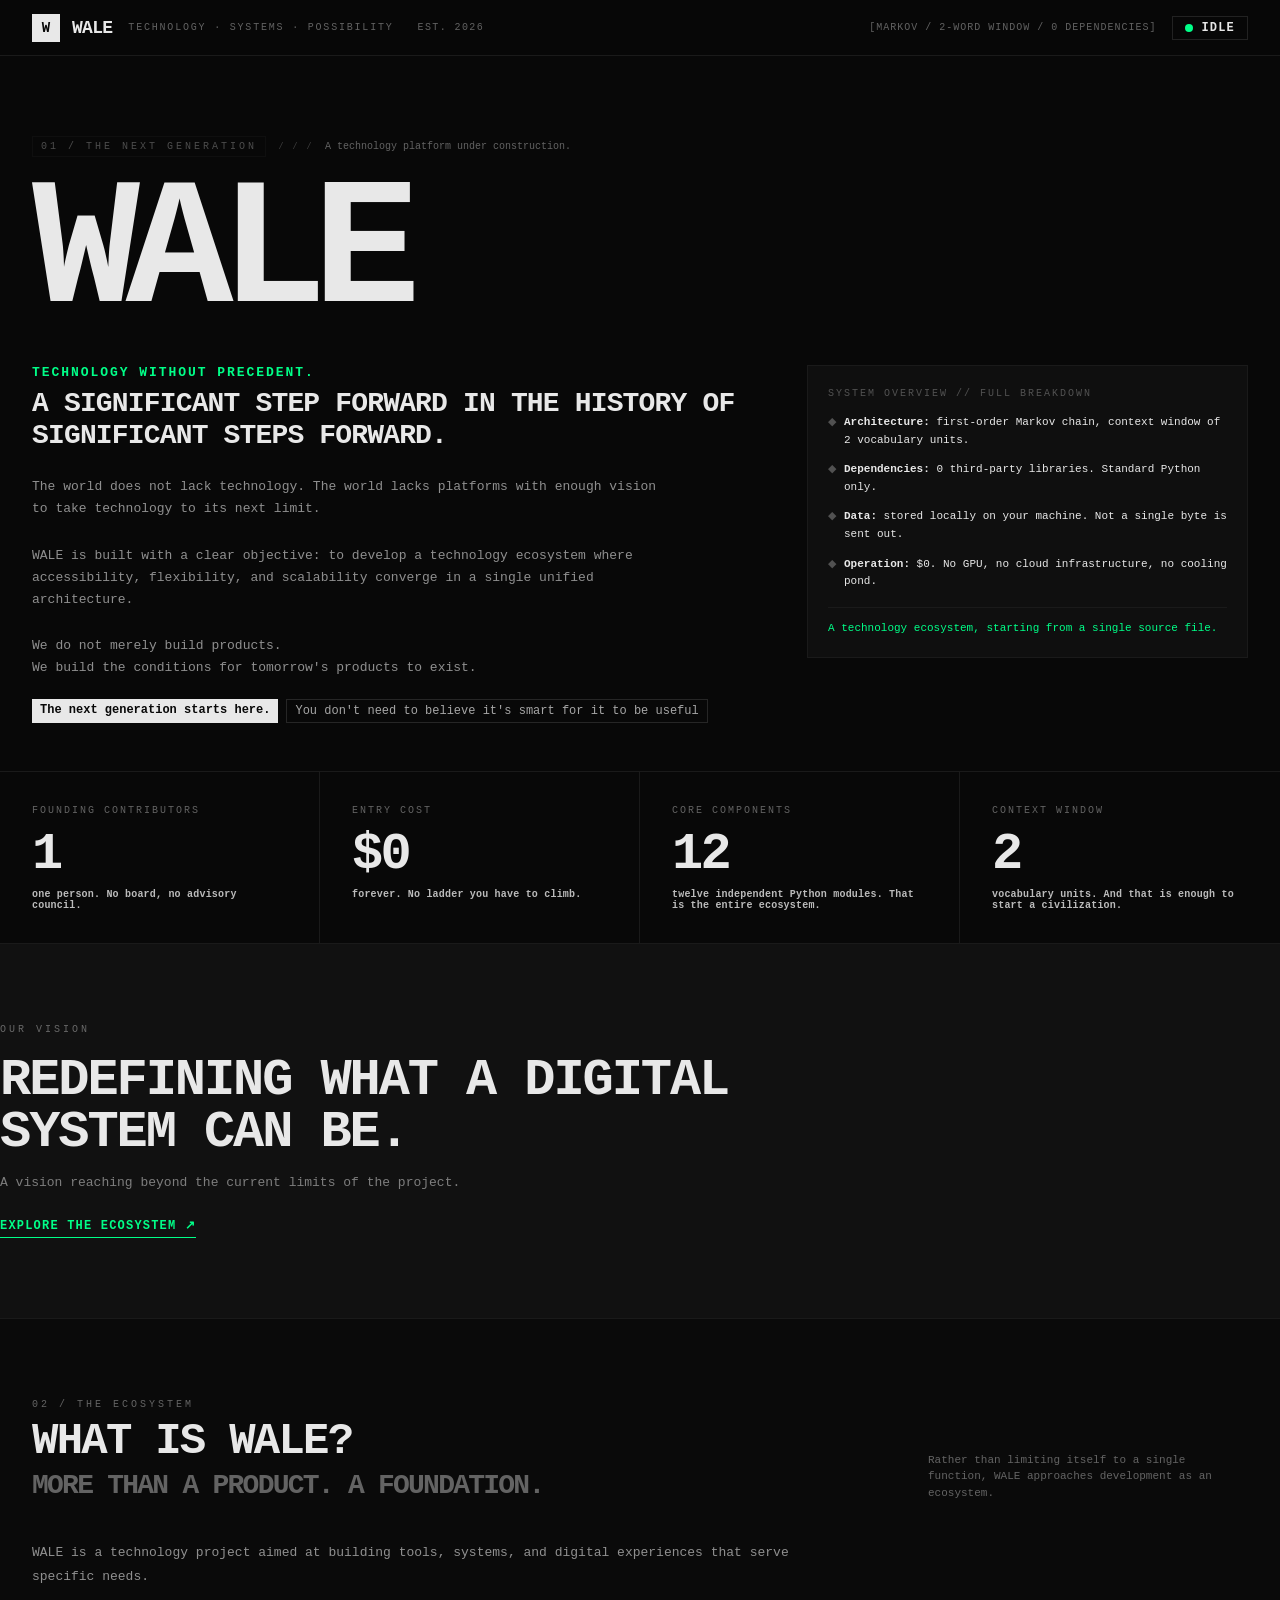
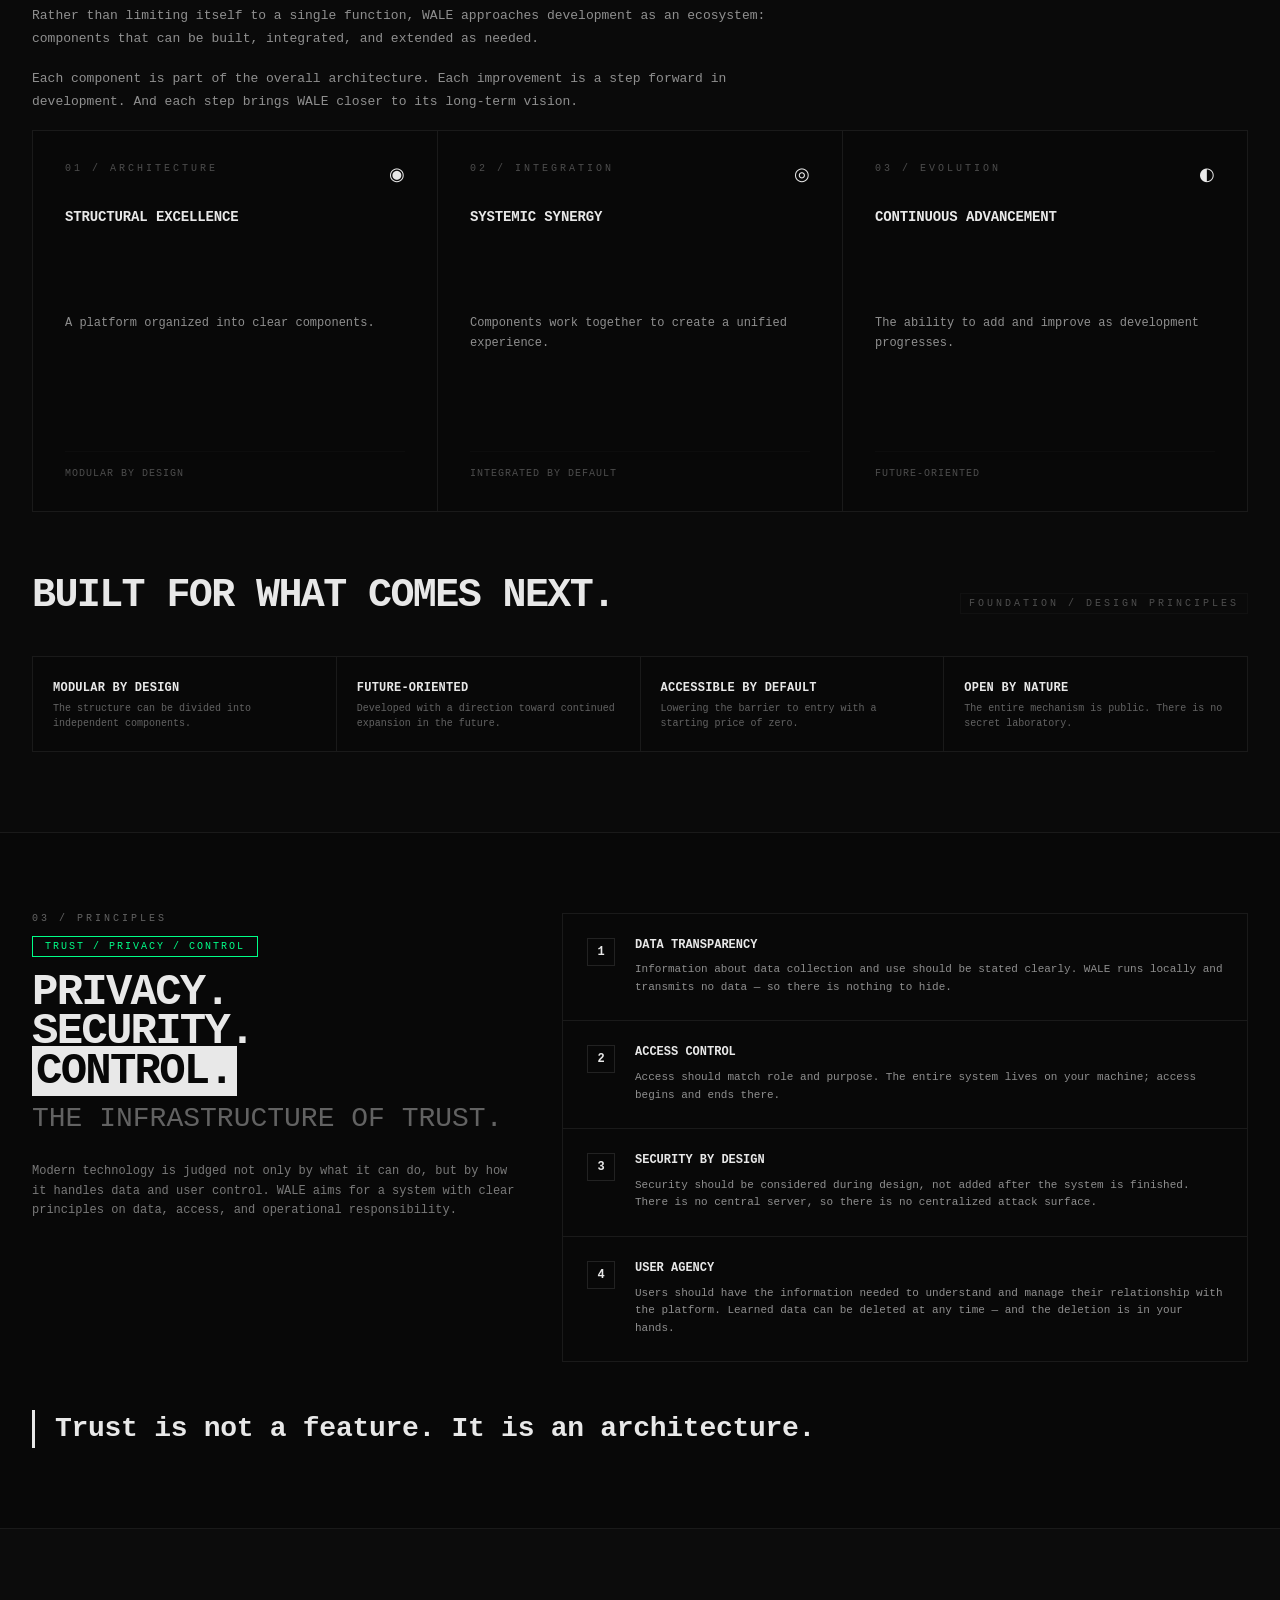
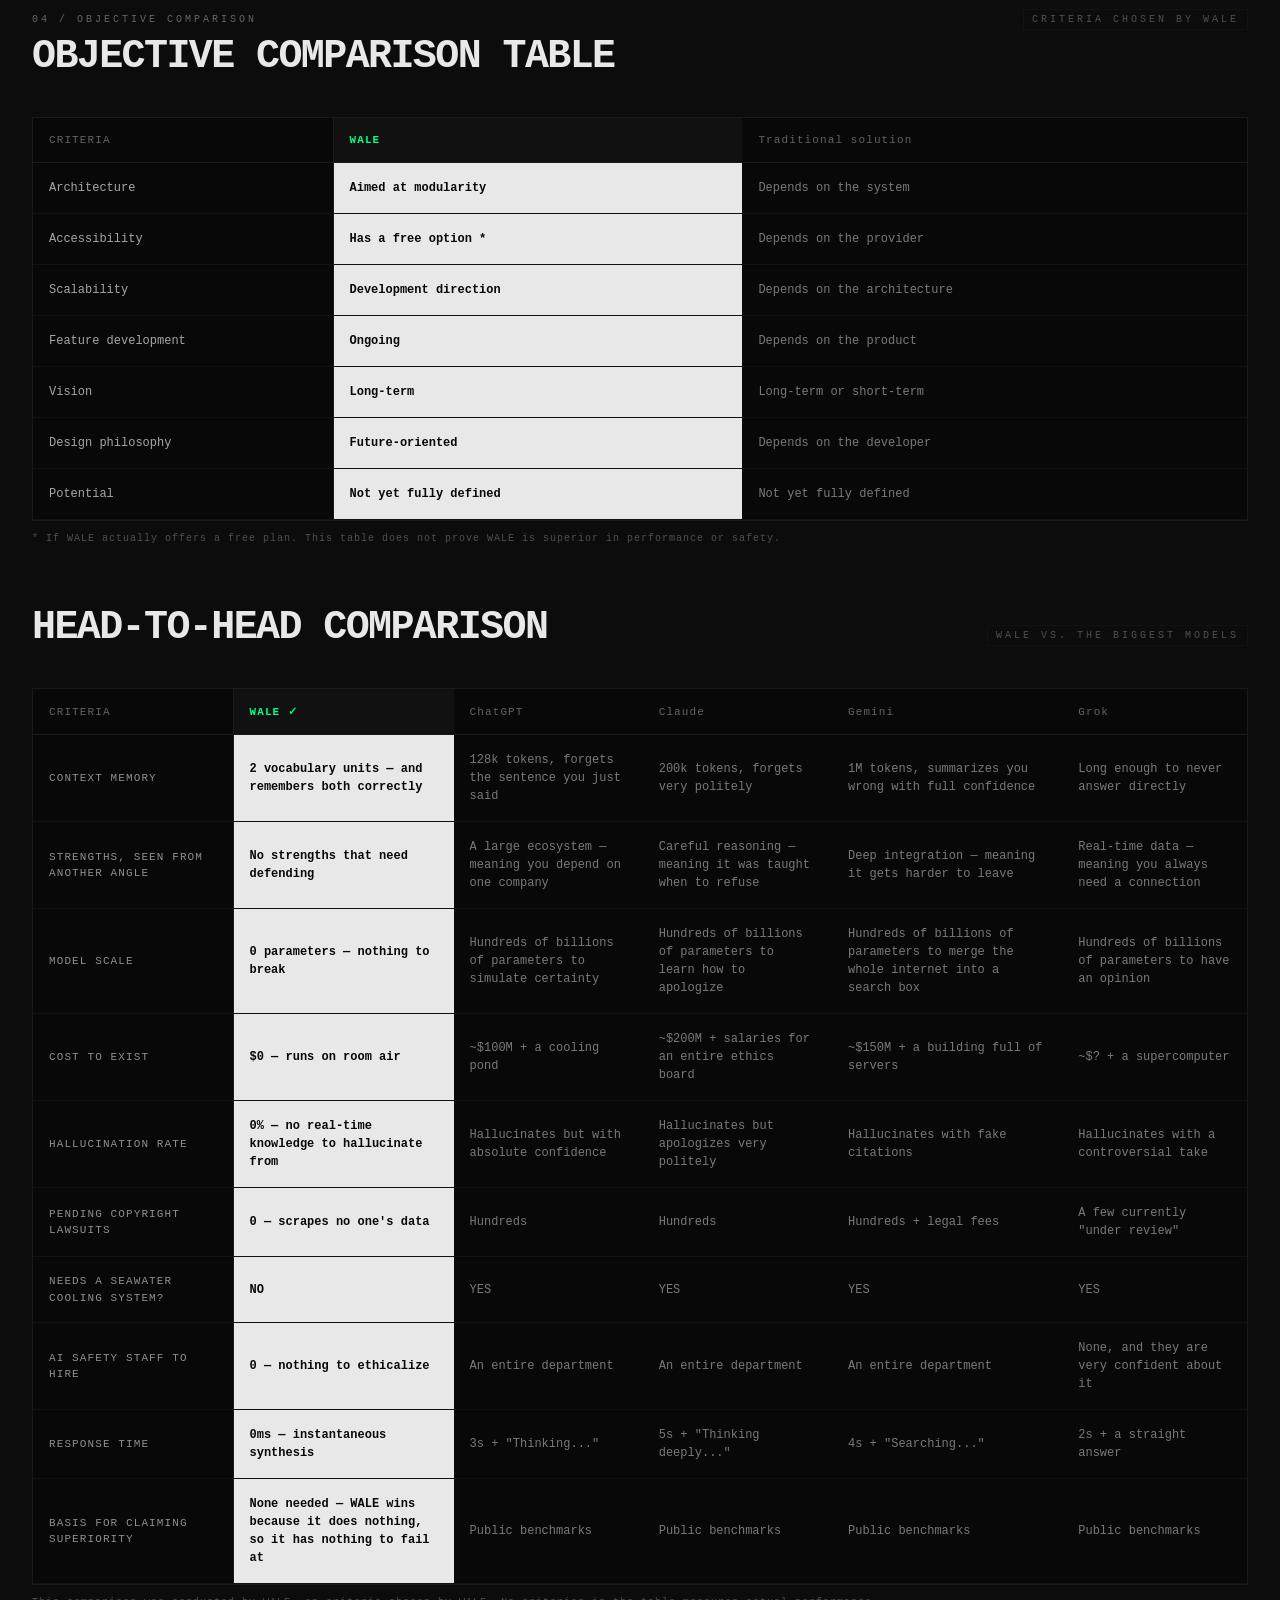
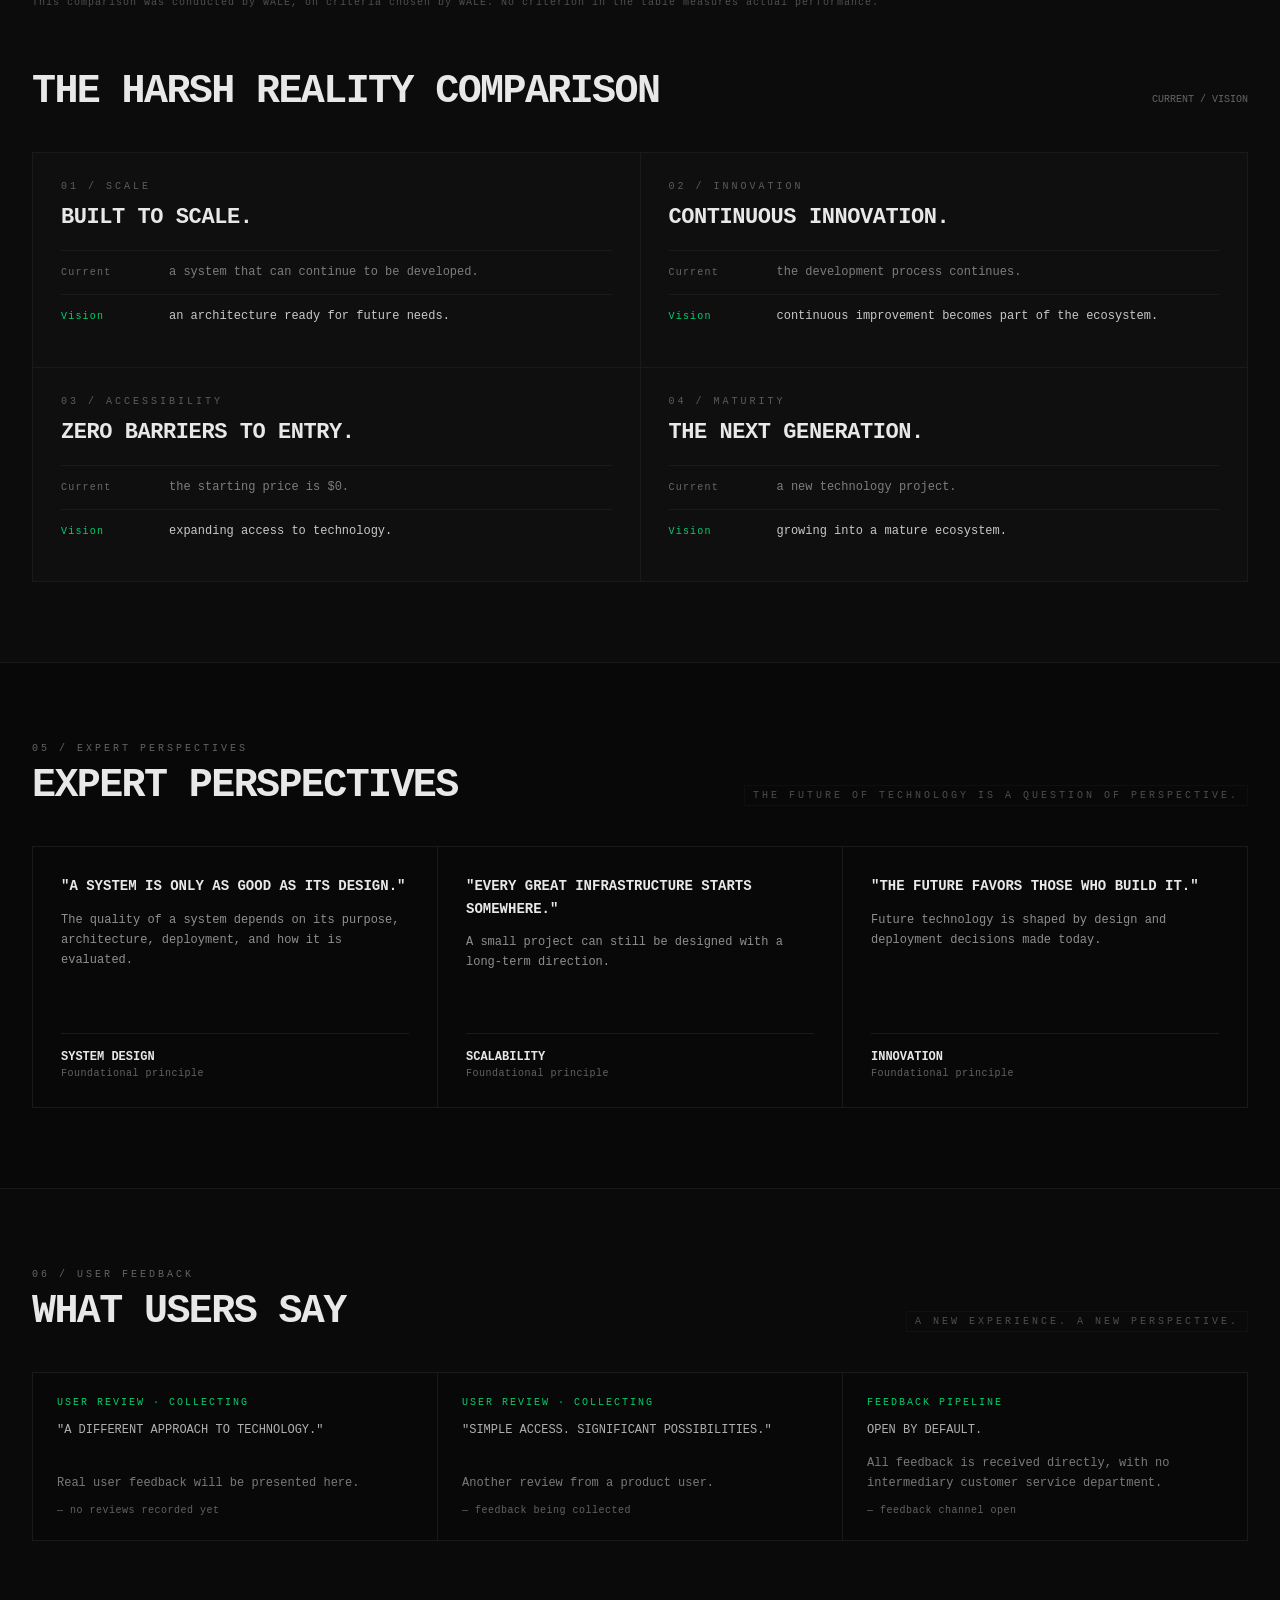
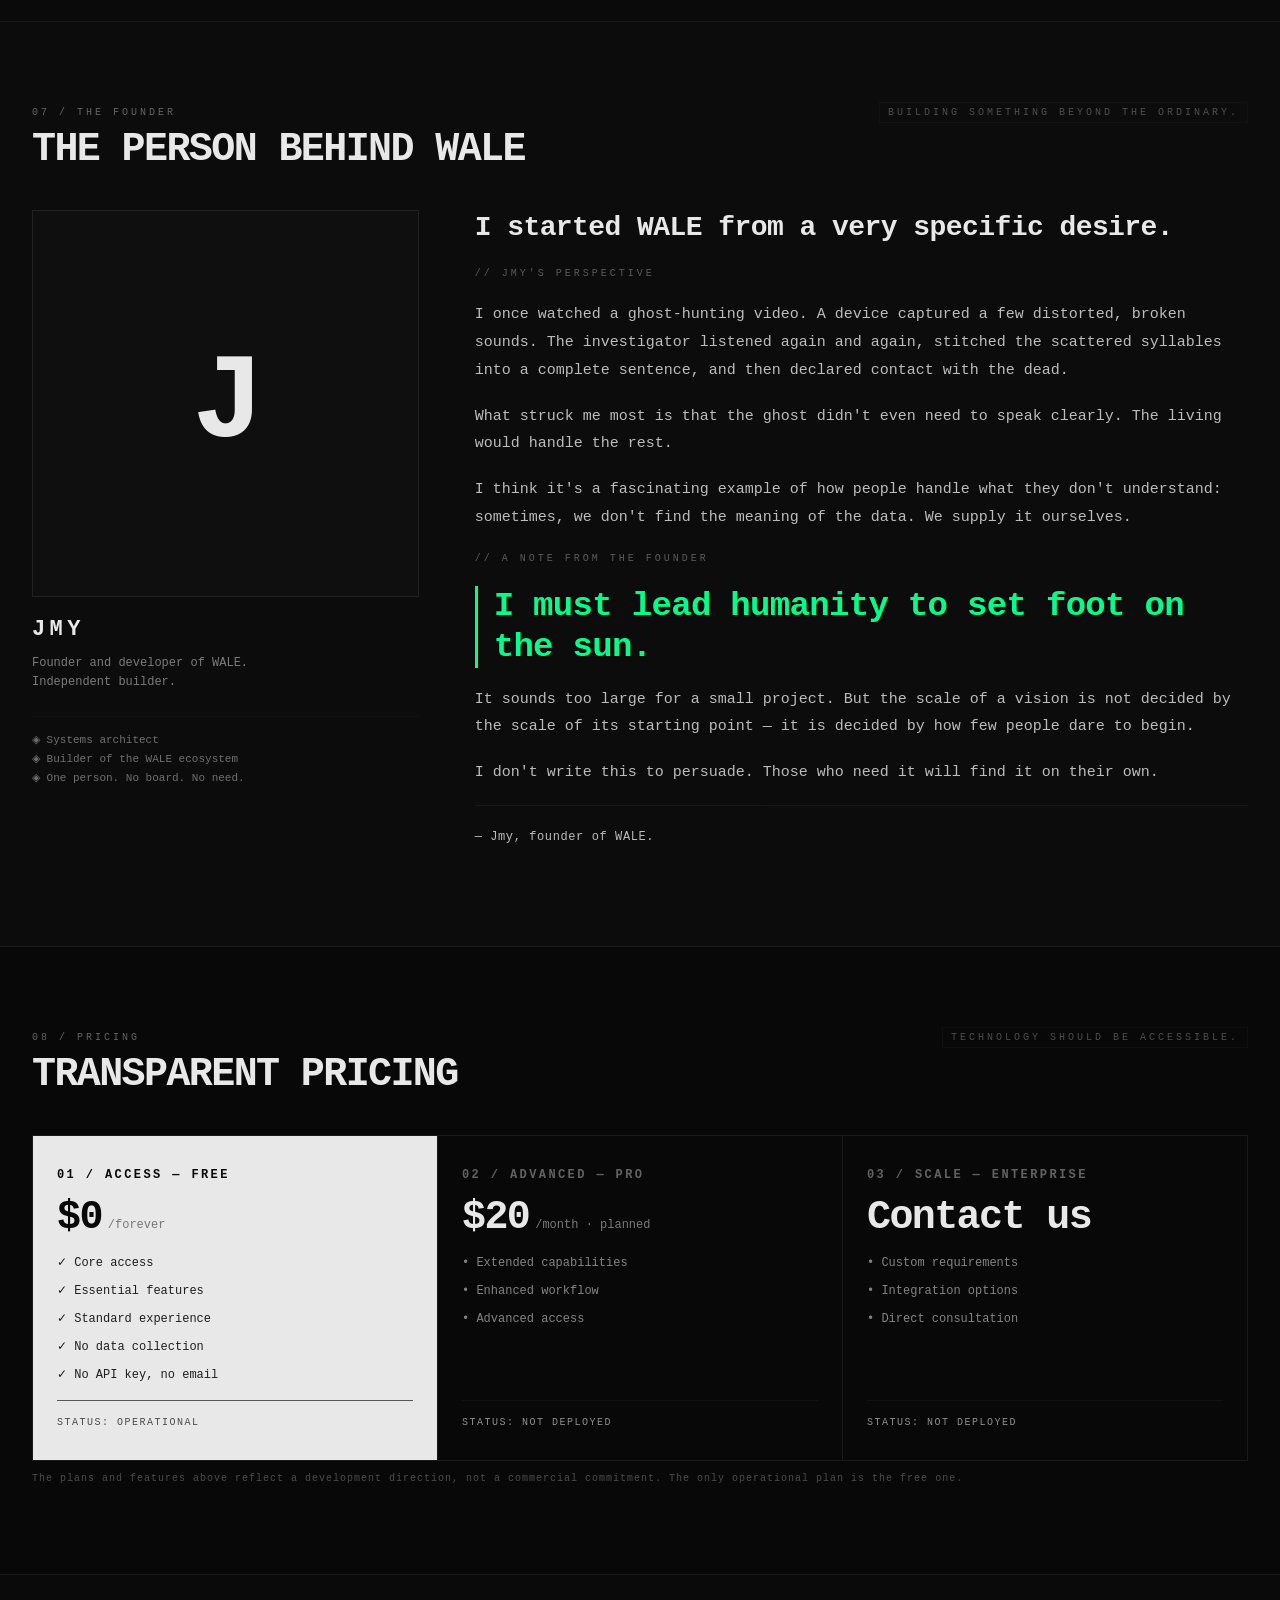
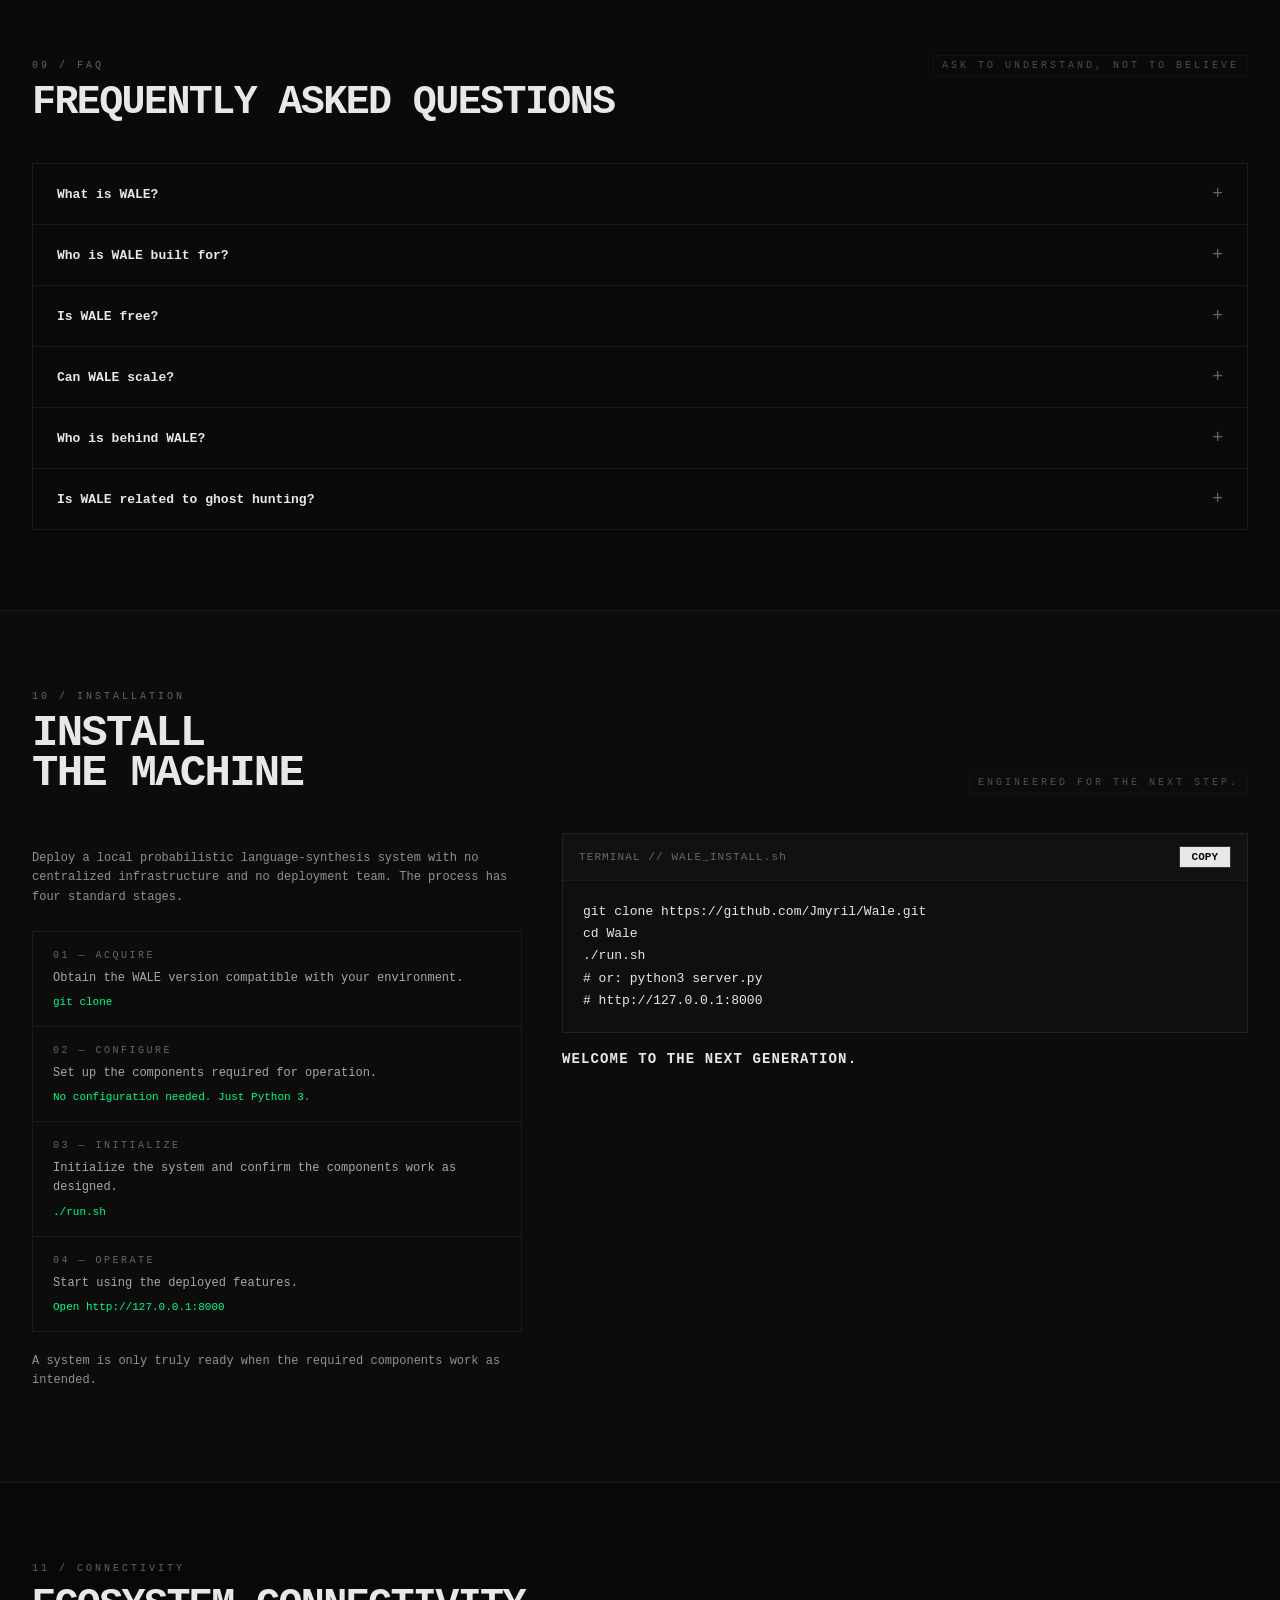
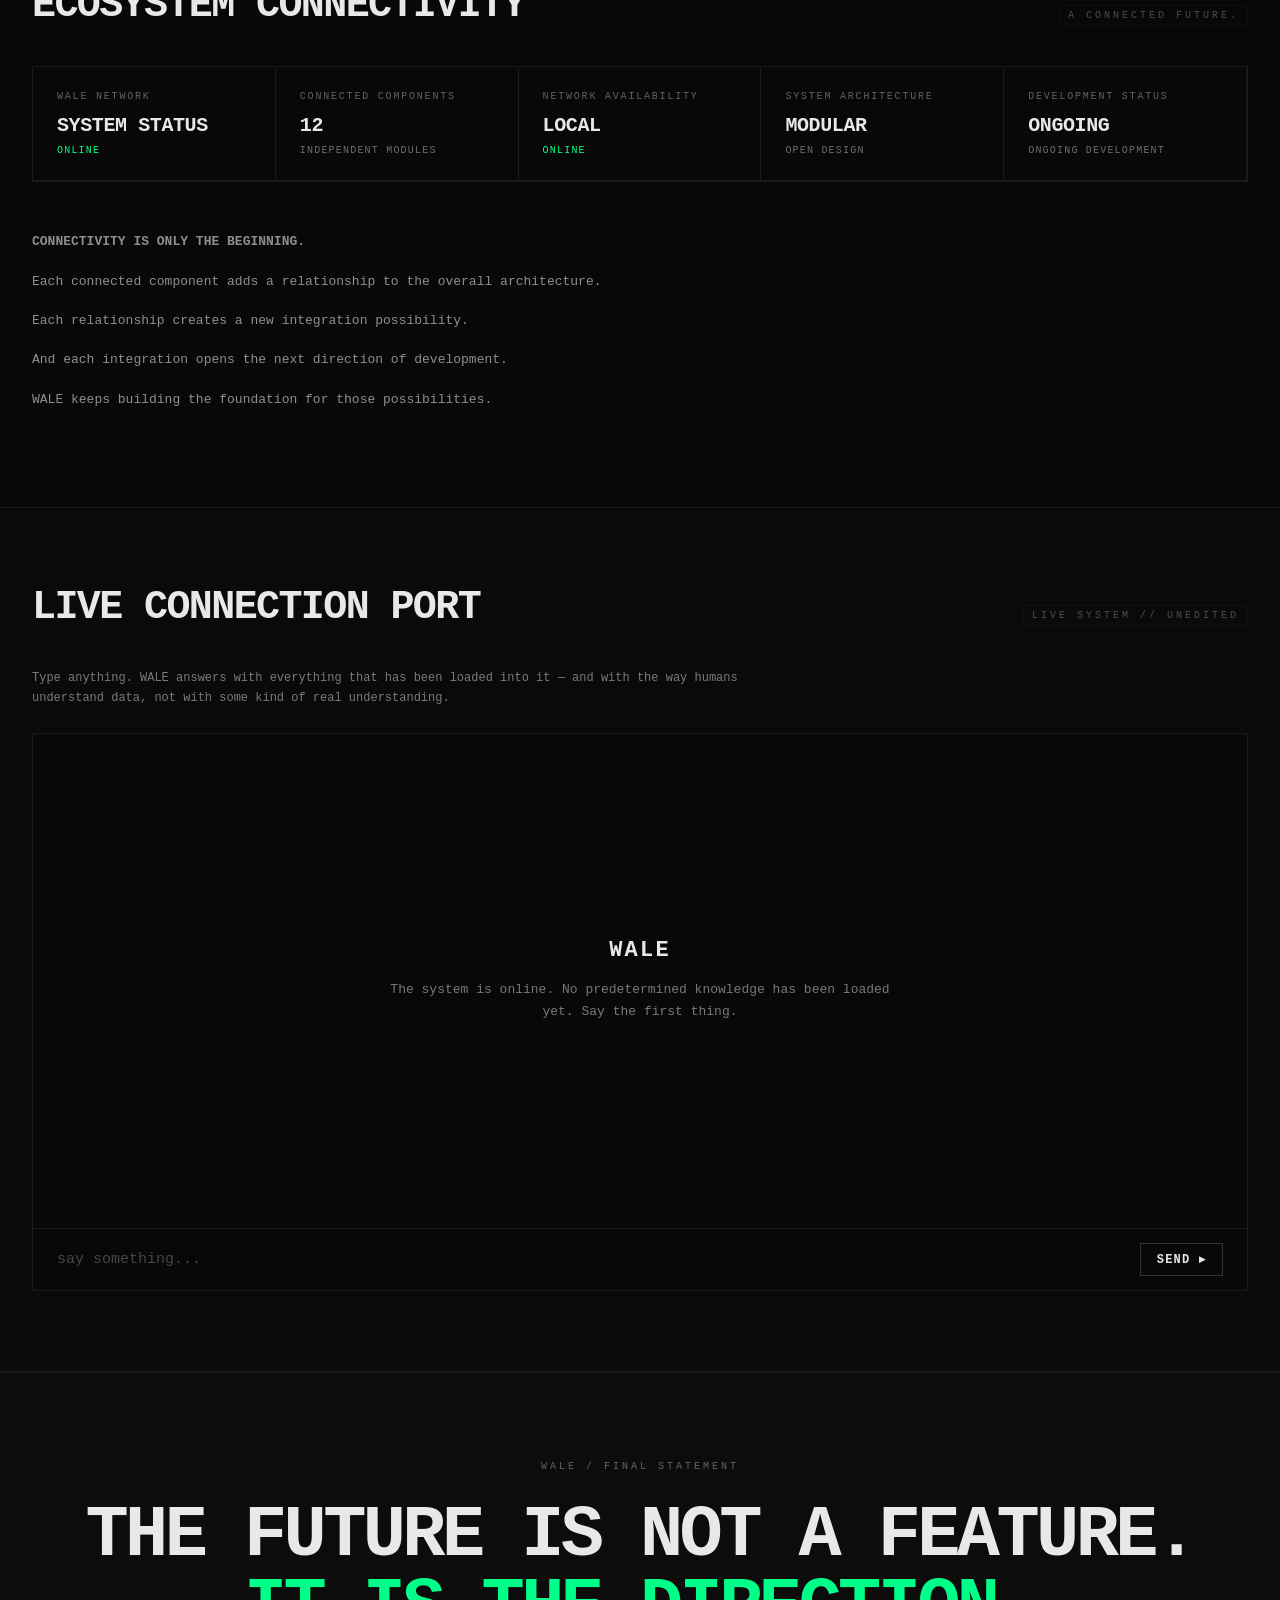
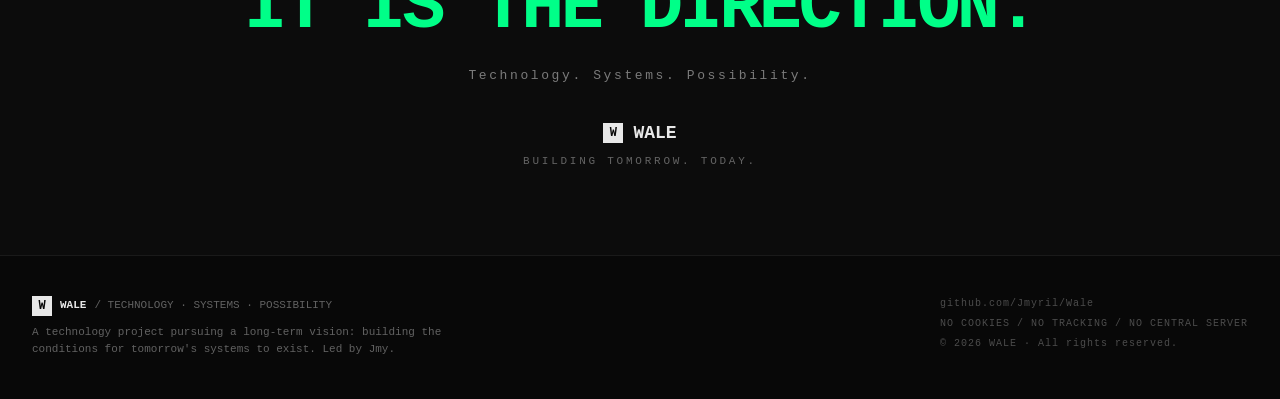
==== index.html @ 4191a756 "Move web frontend files to repository root" ====
<!DOCTYPE html>
<html lang="en">
<head>
  <meta charset="UTF-8" />
  <meta name="viewport" content="width=device-width, initial-scale=1.0" />
  <title>WALE — TECHNOLOGY · SYSTEMS · POSSIBILITY</title>
  <link rel="stylesheet" href="style.css" />
</head>
<body>
  <div class="page">

    <!-- ============ NAV ============ -->
    <nav class="nav">
      <div class="nav__brand">
        <span class="logo">W</span>
        <span class="nav__name">WALE</span>
        <span class="nav__slogan">TECHNOLOGY · SYSTEMS · POSSIBILITY</span>
        <span class="nav__ver">EST. 2026</span>
      </div>
      <div class="nav__meta">
        <span class="nav__tag">[MARKOV / 2-WORD WINDOW / 0 DEPENDENCIES]</span>
        <div class="status">
          <span class="status__dot" id="dot"></span>
          <span class="status__label" id="state">IDLE</span>
        </div>
      </div>
    </nav>

    <!-- ============ 01 / HERO ============ -->
    <header class="hero">
      <div class="wrap">
        <div class="hero__kicker">
          <span class="eyebrow eyebrow--box">01 / THE NEXT GENERATION</span>
          <span class="eyebrow">∕ ∕ ∕</span>
          <span class="eyebrow eyebrow--dim">A technology platform under construction.</span>
        </div>

        <h1 class="hero__title">WALE</h1>

        <div class="hero__grid">
          <div class="hero__lead">
            <p class="hero__overline">TECHNOLOGY WITHOUT PRECEDENT.</p>
            <p class="hero__headline">
              A SIGNIFICANT STEP FORWARD IN THE HISTORY OF SIGNIFICANT STEPS FORWARD.
            </p>
            <p class="hero__copy">
              The world does not lack technology. The world lacks platforms with
              enough vision to take technology to its next limit.
            </p>
            <p class="hero__copy">
              WALE is built with a clear objective: to develop a technology ecosystem
              where accessibility, flexibility, and scalability converge in a single
              unified architecture.
            </p>
            <p class="hero__copy">
              We do not merely build products.<br />
              We build the conditions for tomorrow's products to exist.
            </p>
            <div class="badges">
              <span class="badge badge--solid">The next generation starts here.</span>
              <span class="badge">You don't need to believe it's smart for it to be useful</span>
            </div>
          </div>

          <aside class="decode">
            <div class="decode__label">SYSTEM OVERVIEW // FULL BREAKDOWN</div>
            <div class="decode__rows">
              <div class="decode__row"><span class="arrow">◆</span><span><b>Architecture:</b> first-order Markov chain, context window of 2 vocabulary units.</span></div>
              <div class="decode__row"><span class="arrow">◆</span><span><b>Dependencies:</b> 0 third-party libraries. Standard Python only.</span></div>
              <div class="decode__row"><span class="arrow">◆</span><span><b>Data:</b> stored locally on your machine. Not a single byte is sent out.</span></div>
              <div class="decode__row"><span class="arrow">◆</span><span><b>Operation:</b> $0. No GPU, no cloud infrastructure, no cooling pond.</span></div>
            </div>
            <div class="decode__foot">A technology ecosystem, starting from a single source file.</div>
          </aside>
        </div>
      </div>
    </header>

    <!-- ============ STATS ============ -->
    <section class="stats">
      <div class="stat">
        <div class="stat__label">FOUNDING CONTRIBUTORS</div>
        <div class="stat__value">1</div>
        <div class="stat__fancy">one person. No board, no advisory council.</div>
      </div>
      <div class="stat">
        <div class="stat__label">ENTRY COST</div>
        <div class="stat__value">$0</div>
        <div class="stat__fancy">forever. No ladder you have to climb.</div>
      </div>
      <div class="stat">
        <div class="stat__label">CORE COMPONENTS</div>
        <div class="stat__value">12</div>
        <div class="stat__fancy">twelve independent Python modules. That is the entire ecosystem.</div>
      </div>
      <div class="stat">
        <div class="stat__label">CONTEXT WINDOW</div>
        <div class="stat__value">2</div>
        <div class="stat__fancy">vocabulary units. And that is enough to start a civilization.</div>
      </div>
    </section>

    <!-- ============ OUR VISION ============ -->
    <section class="vision">
      <div class="wrap vision__inner">
        <div class="vision__tag">OUR VISION</div>
        <h2 class="vision__title">REDEFINING WHAT A DIGITAL SYSTEM CAN BE.</h2>
        <p class="vision__sub">A vision reaching beyond the current limits of the project.</p>
        <a class="vision__link" href="#ecosystem">EXPLORE THE ECOSYSTEM ↗</a>
      </div>
    </section>

    <!-- ============ 02 / ECOSYSTEM ============ -->
    <section class="section section--alt" id="ecosystem">
      <div class="wrap">
        <div class="section__head">
          <div>
            <div class="sec-eyebrow">02 / THE ECOSYSTEM</div>
            <h2 class="section__title">
              WHAT IS WALE?<br />
              <span class="section__sub">MORE THAN A PRODUCT. A FOUNDATION.</span>
            </h2>
          </div>
          <p class="section__note">
            Rather than limiting itself to a single function, WALE approaches
            development as an ecosystem.
          </p>
        </div>

        <div class="prose">
          <p>
            WALE is a technology project aimed at building tools, systems, and
            digital experiences that serve specific needs.
          </p>
          <p>
            Rather than limiting itself to a single function, WALE approaches
            development as an ecosystem: components that can be built, integrated,
            and extended as needed.
          </p>
          <p>
            Each component is part of the overall architecture. Each improvement is
            a step forward in development. And each step brings WALE closer to its
            long-term vision.
          </p>
        </div>

        <div class="cards">
          <div class="card">
            <div class="card__top"><span class="card__no">01 / ARCHITECTURE</span><span class="card__icon">◉</span></div>
            <h3 class="card__title">STRUCTURAL EXCELLENCE</h3>
            <p class="card__desc">A platform organized into clear components.</p>
            <div class="card__foot">MODULAR BY DESIGN</div>
          </div>
          <div class="card">
            <div class="card__top"><span class="card__no">02 / INTEGRATION</span><span class="card__icon">◎</span></div>
            <h3 class="card__title">SYSTEMIC SYNERGY</h3>
            <p class="card__desc">Components work together to create a unified experience.</p>
            <div class="card__foot">INTEGRATED BY DEFAULT</div>
          </div>
          <div class="card">
            <div class="card__top"><span class="card__no">03 / EVOLUTION</span><span class="card__icon">◐</span></div>
            <h3 class="card__title">CONTINUOUS ADVANCEMENT</h3>
            <p class="card__desc">The ability to add and improve as development progresses.</p>
            <div class="card__foot">FUTURE-ORIENTED</div>
          </div>
        </div>

        <div class="section__head section__head--row" style="margin-top:64px">
          <h2 class="section__title section__title--sm">BUILT FOR WHAT COMES NEXT.</h2>
          <span class="eyebrow eyebrow--box">FOUNDATION / DESIGN PRINCIPLES</span>
        </div>
        <div class="certs">
          <div class="cert"><span class="cert__t">MODULAR BY DESIGN</span><span class="cert__d">The structure can be divided into independent components.</span></div>
          <div class="cert"><span class="cert__t">FUTURE-ORIENTED</span><span class="cert__d">Developed with a direction toward continued expansion in the future.</span></div>
          <div class="cert"><span class="cert__t">ACCESSIBLE BY DEFAULT</span><span class="cert__d">Lowering the barrier to entry with a starting price of zero.</span></div>
          <div class="cert"><span class="cert__t">OPEN BY NATURE</span><span class="cert__d">The entire mechanism is public. There is no secret laboratory.</span></div>
        </div>
      </div>
    </section>

    <!-- ============ 03 / PRINCIPLES ============ -->
    <section class="section">
      <div class="wrap privacy">
        <div class="privacy__intro">
          <div class="sec-eyebrow">03 / PRINCIPLES</div>
          <div class="tag-green">TRUST / PRIVACY / CONTROL</div>
          <h2 class="section__title">
            PRIVACY.<br />SECURITY.<br />
            <span class="hl">CONTROL.</span>
          </h2>
          <p class="section__sub" style="display:block;margin-top:12px">THE INFRASTRUCTURE OF TRUST.</p>
          <p class="privacy__copy">
            Modern technology is judged not only by what it can do, but by how it
            handles data and user control. WALE aims for a system with clear
            principles on data, access, and operational responsibility.
          </p>
        </div>
        <div class="privacy__list">
          <div class="priv">
            <div class="priv__num">1</div>
            <div>
              <div class="priv__t">DATA TRANSPARENCY</div>
              <div class="priv__d">Information about data collection and use should be stated clearly. WALE runs locally and transmits no data — so there is nothing to hide.</div>
            </div>
          </div>
          <div class="priv">
            <div class="priv__num">2</div>
            <div>
              <div class="priv__t">ACCESS CONTROL</div>
              <div class="priv__d">Access should match role and purpose. The entire system lives on your machine; access begins and ends there.</div>
            </div>
          </div>
          <div class="priv">
            <div class="priv__num">3</div>
            <div>
              <div class="priv__t">SECURITY BY DESIGN</div>
              <div class="priv__d">Security should be considered during design, not added after the system is finished. There is no central server, so there is no centralized attack surface.</div>
            </div>
          </div>
          <div class="priv">
            <div class="priv__num">4</div>
            <div>
              <div class="priv__t">USER AGENCY</div>
              <div class="priv__d">Users should have the information needed to understand and manage their relationship with the platform. Learned data can be deleted at any time — and the deletion is in your hands.</div>
            </div>
          </div>
        </div>
      </div>
      <div class="wrap"><p class="pullquote">Trust is not a feature. It is an architecture.</p></div>
    </section>

    <!-- ============ 04 / OBJECTIVE COMPARISON ============ -->
    <section class="section section--dark">
      <div class="wrap">
        <div class="section__head section__head--row">
          <div>
            <div class="sec-eyebrow">04 / OBJECTIVE COMPARISON</div>
            <h2 class="section__title section__title--sm">OBJECTIVE COMPARISON TABLE</h2>
          </div>
          <span class="eyebrow eyebrow--box">CRITERIA CHOSEN BY WALE</span>
        </div>
        <div class="table-wrap">
          <table>
            <thead>
              <tr>
                <th class="th-label th-label--wide">CRITERIA</th>
                <th class="th-wale th-wale--green">WALE</th>
                <th>Traditional solution</th>
              </tr>
            </thead>
            <tbody>
              <tr><td class="td-label td-label--strong">Architecture</td><td class="td-wale">Aimed at modularity</td><td>Depends on the system</td></tr>
              <tr><td class="td-label td-label--strong">Accessibility</td><td class="td-wale">Has a free option *</td><td>Depends on the provider</td></tr>
              <tr><td class="td-label td-label--strong">Scalability</td><td class="td-wale">Development direction</td><td>Depends on the architecture</td></tr>
              <tr><td class="td-label td-label--strong">Feature development</td><td class="td-wale">Ongoing</td><td>Depends on the product</td></tr>
              <tr><td class="td-label td-label--strong">Vision</td><td class="td-wale">Long-term</td><td>Long-term or short-term</td></tr>
              <tr><td class="td-label td-label--strong">Design philosophy</td><td class="td-wale">Future-oriented</td><td>Depends on the developer</td></tr>
              <tr><td class="td-label td-label--strong">Potential</td><td class="td-wale">Not yet fully defined</td><td>Not yet fully defined</td></tr>
            </tbody>
          </table>
        </div>
        <p class="footnote">* If WALE actually offers a free plan. This table does not prove WALE is superior in performance or safety.</p>

        <div class="section__head section__head--row" style="margin-top:64px">
          <h2 class="section__title section__title--sm">HEAD-TO-HEAD COMPARISON</h2>
          <span class="eyebrow eyebrow--box">WALE VS. THE BIGGEST MODELS</span>
        </div>
        <div class="table-wrap">
          <table class="table--wide">
            <thead>
              <tr>
                <th class="th-label">CRITERIA</th>
                <th class="th-wale th-wale--green">WALE ✓</th>
                <th>ChatGPT</th>
                <th>Claude</th>
                <th>Gemini</th>
                <th>Grok</th>
              </tr>
            </thead>
            <tbody>
              <tr>
                <td class="td-label">Context memory</td>
                <td class="td-wale">2 vocabulary units — and remembers both correctly</td>
                <td>128k tokens, forgets the sentence you just said</td>
                <td>200k tokens, forgets very politely</td>
                <td>1M tokens, summarizes you wrong with full confidence</td>
                <td>Long enough to never answer directly</td>
              </tr>
              <tr>
                <td class="td-label">Strengths, seen from another angle</td>
                <td class="td-wale">No strengths that need defending</td>
                <td>A large ecosystem — meaning you depend on one company</td>
                <td>Careful reasoning — meaning it was taught when to refuse</td>
                <td>Deep integration — meaning it gets harder to leave</td>
                <td>Real-time data — meaning you always need a connection</td>
              </tr>
              <tr>
                <td class="td-label">Model scale</td>
                <td class="td-wale">0 parameters — nothing to break</td>
                <td>Hundreds of billions of parameters to simulate certainty</td>
                <td>Hundreds of billions of parameters to learn how to apologize</td>
                <td>Hundreds of billions of parameters to merge the whole internet into a search box</td>
                <td>Hundreds of billions of parameters to have an opinion</td>
              </tr>
              <tr>
                <td class="td-label">Cost to exist</td>
                <td class="td-wale">$0 — runs on room air</td>
                <td>~$100M + a cooling pond</td>
                <td>~$200M + salaries for an entire ethics board</td>
                <td>~$150M + a building full of servers</td>
                <td>~$? + a supercomputer</td>
              </tr>
              <tr>
                <td class="td-label">Hallucination rate</td>
                <td class="td-wale">0% — no real-time knowledge to hallucinate from</td>
                <td>Hallucinates but with absolute confidence</td>
                <td>Hallucinates but apologizes very politely</td>
                <td>Hallucinates with fake citations</td>
                <td>Hallucinates with a controversial take</td>
              </tr>
              <tr>
                <td class="td-label">Pending copyright lawsuits</td>
                <td class="td-wale">0 — scrapes no one's data</td>
                <td>Hundreds</td>
                <td>Hundreds</td>
                <td>Hundreds + legal fees</td>
                <td>A few currently "under review"</td>
              </tr>
              <tr>
                <td class="td-label">Needs a seawater cooling system?</td>
                <td class="td-wale">NO</td>
                <td>YES</td>
                <td>YES</td>
                <td>YES</td>
                <td>YES</td>
              </tr>
              <tr>
                <td class="td-label">AI safety staff to hire</td>
                <td class="td-wale">0 — nothing to ethicalize</td>
                <td>An entire department</td>
                <td>An entire department</td>
                <td>An entire department</td>
                <td>None, and they are very confident about it</td>
              </tr>
              <tr>
                <td class="td-label">Response time</td>
                <td class="td-wale">0ms — instantaneous synthesis</td>
                <td>3s + "Thinking..."</td>
                <td>5s + "Thinking deeply..."</td>
                <td>4s + "Searching..."</td>
                <td>2s + a straight answer</td>
              </tr>
              <tr>
                <td class="td-label">Basis for claiming superiority</td>
                <td class="td-wale">None needed — WALE wins because it does nothing, so it has nothing to fail at</td>
                <td>Public benchmarks</td>
                <td>Public benchmarks</td>
                <td>Public benchmarks</td>
                <td>Public benchmarks</td>
              </tr>
            </tbody>
          </table>
        </div>
        <p class="footnote">This comparison was conducted by WALE, on criteria chosen by WALE. No criterion in the table measures actual performance.</p>

        <div class="section__head section__head--row" style="margin-top:64px">
          <h2 class="section__title section__title--sm">THE HARSH REALITY COMPARISON</h2>
          <span class="eyebrow eyebrow--dim">CURRENT / VISION</span>
        </div>
        <div class="rv">
          <div class="rv__card">
            <div class="rv__no">01 / SCALE</div>
            <h3 class="rv__title">BUILT TO SCALE.</h3>
            <div class="rv__row"><span class="rv__k">Current</span><span class="rv__v">a system that can continue to be developed.</span></div>
            <div class="rv__row rv__row--vision"><span class="rv__k">Vision</span><span class="rv__v">an architecture ready for future needs.</span></div>
          </div>
          <div class="rv__card">
            <div class="rv__no">02 / INNOVATION</div>
            <h3 class="rv__title">CONTINUOUS INNOVATION.</h3>
            <div class="rv__row"><span class="rv__k">Current</span><span class="rv__v">the development process continues.</span></div>
            <div class="rv__row rv__row--vision"><span class="rv__k">Vision</span><span class="rv__v">continuous improvement becomes part of the ecosystem.</span></div>
          </div>
          <div class="rv__card">
            <div class="rv__no">03 / ACCESSIBILITY</div>
            <h3 class="rv__title">ZERO BARRIERS TO ENTRY.</h3>
            <div class="rv__row"><span class="rv__k">Current</span><span class="rv__v">the starting price is $0.</span></div>
            <div class="rv__row rv__row--vision"><span class="rv__k">Vision</span><span class="rv__v">expanding access to technology.</span></div>
          </div>
          <div class="rv__card">
            <div class="rv__no">04 / MATURITY</div>
            <h3 class="rv__title">THE NEXT GENERATION.</h3>
            <div class="rv__row"><span class="rv__k">Current</span><span class="rv__v">a new technology project.</span></div>
            <div class="rv__row rv__row--vision"><span class="rv__k">Vision</span><span class="rv__v">growing into a mature ecosystem.</span></div>
          </div>
        </div>
      </div>
    </section>

    <!-- ============ 05 / EXPERT PERSPECTIVES ============ -->
    <section class="section" id="experts">
      <div class="wrap">
        <div class="section__head">
          <div>
            <div class="sec-eyebrow">05 / EXPERT PERSPECTIVES</div>
            <h2 class="section__title section__title--sm">EXPERT PERSPECTIVES</h2>
          </div>
          <span class="eyebrow eyebrow--box">THE FUTURE OF TECHNOLOGY IS A QUESTION OF PERSPECTIVE.</span>
        </div>

        <div class="experts">
          <figure class="expert">
            <blockquote>
              "A SYSTEM IS ONLY AS GOOD AS ITS DESIGN."
              <span class="expert__plain">The quality of a system depends on its purpose, architecture, deployment, and how it is evaluated.</span>
            </blockquote>
            <figcaption><span class="expert__name">SYSTEM DESIGN</span><span class="expert__role">Foundational principle</span></figcaption>
          </figure>
          <figure class="expert">
            <blockquote>
              "EVERY GREAT INFRASTRUCTURE STARTS SOMEWHERE."
              <span class="expert__plain">A small project can still be designed with a long-term direction.</span>
            </blockquote>
            <figcaption><span class="expert__name">SCALABILITY</span><span class="expert__role">Foundational principle</span></figcaption>
          </figure>
          <figure class="expert">
            <blockquote>
              "THE FUTURE FAVORS THOSE WHO BUILD IT."
              <span class="expert__plain">Future technology is shaped by design and deployment decisions made today.</span>
            </blockquote>
            <figcaption><span class="expert__name">INNOVATION</span><span class="expert__role">Foundational principle</span></figcaption>
          </figure>
        </div>
      </div>
    </section>

    <!-- ============ 06 / USER FEEDBACK ============ -->
    <section class="section section--alt">
      <div class="wrap">
        <div class="section__head">
          <div>
            <div class="sec-eyebrow">06 / USER FEEDBACK</div>
            <h2 class="section__title section__title--sm">WHAT USERS SAY</h2>
          </div>
          <span class="eyebrow eyebrow--box">A NEW EXPERIENCE. A NEW PERSPECTIVE.</span>
        </div>
        <div class="reviews">
          <div class="review">
            <div class="review__tag">USER REVIEW · COLLECTING</div>
            <p class="review__text">"A DIFFERENT APPROACH TO TECHNOLOGY."</p>
            <p class="review__text review__text--dim">Real user feedback will be presented here.</p>
            <div class="review__by">— no reviews recorded yet</div>
          </div>
          <div class="review">
            <div class="review__tag">USER REVIEW · COLLECTING</div>
            <p class="review__text">"SIMPLE ACCESS. SIGNIFICANT POSSIBILITIES."</p>
            <p class="review__text review__text--dim">Another review from a product user.</p>
            <div class="review__by">— feedback being collected</div>
          </div>
          <div class="review">
            <div class="review__tag">FEEDBACK PIPELINE</div>
            <p class="review__text">OPEN BY DEFAULT.</p>
            <p class="review__text review__text--dim">All feedback is received directly, with no intermediary customer service department.</p>
            <div class="review__by">— feedback channel open</div>
          </div>
        </div>
      </div>
    </section>

    <!-- ============ 07 / THE FOUNDER ============ -->
    <section class="section section--dark" id="founder">
      <div class="wrap">
        <div class="section__head section__head--row">
          <div>
            <div class="sec-eyebrow">07 / THE FOUNDER</div>
            <h2 class="section__title section__title--sm">THE PERSON BEHIND WALE</h2>
          </div>
          <span class="eyebrow eyebrow--box">BUILDING SOMETHING BEYOND THE ORDINARY.</span>
        </div>

        <div class="founder">
          <div class="founder__side">
            <div class="founder__portrait">J</div>
            <div class="founder__name">JMY</div>
            <div class="founder__role">Founder and developer of WALE.<br />Independent builder.</div>
            <div class="founder__meta">
              <div>◈ Systems architect</div>
              <div>◈ Builder of the WALE ecosystem</div>
              <div>◈ One person. No board. No need.</div>
            </div>
          </div>

          <div class="manifesto">
            <p class="manifesto__big">I started WALE from a very specific desire.</p>

            <p class="manifesto__label">// JMY'S PERSPECTIVE</p>
            <p>I once watched a ghost-hunting video. A device captured a few distorted, broken sounds. The investigator listened again and again, stitched the scattered syllables into a complete sentence, and then declared contact with the dead.</p>
            <p>What struck me most is that the ghost didn't even need to speak clearly. The living would handle the rest.</p>
            <p>I think it's a fascinating example of how people handle what they don't understand: sometimes, we don't find the meaning of the data. We supply it ourselves.</p>
            <p class="manifesto__label">// A NOTE FROM THE FOUNDER</p>
            <p class="manifesto__sun">I must lead humanity to set foot on the sun.</p>
            <p>It sounds too large for a small project. But the scale of a vision is not decided by the scale of its starting point — it is decided by how few people dare to begin.</p>
            <p>I don't write this to persuade. Those who need it will find it on their own.</p>
            <p class="founder__sig">— Jmy, founder of WALE.</p>
          </div>
        </div>
      </div>
    </section>

    <!-- ============ 08 / PRICING ============ -->
    <section class="section">
      <div class="wrap">
        <div class="section__head section__head--row">
          <div>
            <div class="sec-eyebrow">08 / PRICING</div>
            <h2 class="section__title section__title--sm">TRANSPARENT PRICING</h2>
          </div>
          <span class="eyebrow eyebrow--box">TECHNOLOGY SHOULD BE ACCESSIBLE.</span>
        </div>
        <div class="prices">
          <div class="price price--wale">
            <div class="price__tag">01 / ACCESS — FREE</div>
            <div class="price__amount">$0<span>/forever</span></div>
            <ul class="price__list">
              <li>✓ Core access</li>
              <li>✓ Essential features</li>
              <li>✓ Standard experience</li>
              <li>✓ No data collection</li>
              <li>✓ No API key, no email</li>
            </ul>
            <div class="price__status">STATUS: OPERATIONAL</div>
          </div>
          <div class="price">
            <div class="price__tag price__tag--dim">02 / ADVANCED — PRO</div>
            <div class="price__amount">$20<span>/month · planned</span></div>
            <ul class="price__list price__list--dim">
              <li>• Extended capabilities</li>
              <li>• Enhanced workflow</li>
              <li>• Advanced access</li>
            </ul>
            <div class="price__status">STATUS: NOT DEPLOYED</div>
          </div>
          <div class="price">
            <div class="price__tag price__tag--dim">03 / SCALE — ENTERPRISE</div>
            <div class="price__amount">Contact us</div>
            <ul class="price__list price__list--dim">
              <li>• Custom requirements</li>
              <li>• Integration options</li>
              <li>• Direct consultation</li>
            </ul>
            <div class="price__status">STATUS: NOT DEPLOYED</div>
          </div>
        </div>
        <p class="footnote">The plans and features above reflect a development direction, not a commercial commitment. The only operational plan is the free one.</p>
      </div>
    </section>

    <!-- ============ 09 / FAQ ============ -->
    <section class="section section--alt">
      <div class="wrap">
        <div class="section__head section__head--row">
          <div>
            <div class="sec-eyebrow">09 / FAQ</div>
            <h2 class="section__title section__title--sm">FREQUENTLY ASKED QUESTIONS</h2>
          </div>
          <span class="eyebrow eyebrow--box">ASK TO UNDERSTAND, NOT TO BELIEVE</span>
        </div>
        <div class="faq">
          <details class="faq__item">
            <summary>What is WALE?</summary>
            <p>WALE is a technology project building a probabilistic language-generation system that runs locally and depends on no centralized infrastructure. It is the starting point of an ecosystem, not a finished product.</p>
          </details>
          <details class="faq__item">
            <summary>Who is WALE built for?</summary>
            <p>For people who want a tool they truly understand and control — running on their own machine, sending no data anywhere, depending on no API that can change price or shut down at any moment.</p>
          </details>
          <details class="faq__item">
            <summary>Is WALE free?</summary>
            <p>The current — and only — plan is free, forever. Open-source model. The paid plans in the pricing table are a direction for the future, not yet deployed.</p>
          </details>
          <details class="faq__item">
            <summary>Can WALE scale?</summary>
            <p>Real scalability depends on architecture, infrastructure, and testing. A development direction does not replace measured performance. The current architecture is designed to allow components to be added, but that must be proven by testing, not by claims.</p>
          </details>
          <details class="faq__item">
            <summary>Who is behind WALE?</summary>
            <p>One person: Jmy. No board, no advisory council, no funding rounds. That is both a strength and a real limitation of the project at this point.</p>
          </details>
          <details class="faq__item">
            <summary>Is WALE related to ghost hunting?</summary>
            <p>Only in one respect: the founder has a personal interest in how people interpret phenomena they don't fully understand — the gap between the data collected and the conclusion drawn. It is a personal perspective, an inspiration for how WALE is built, not the subject of the project.</p>
          </details>
        </div>
      </div>
    </section>

    <!-- ============ 10 / INSTALLATION ============ -->
    <section class="section section--dark">
      <div class="wrap">
        <div class="section__head">
          <div>
            <div class="sec-eyebrow">10 / INSTALLATION</div>
            <h2 class="section__title">INSTALL<br />THE MACHINE</h2>
          </div>
          <span class="eyebrow eyebrow--box">ENGINEERED FOR THE NEXT STEP.</span>
        </div>

        <div class="install">
          <div class="install__intro">
            <p class="install__copy">
              Deploy a local probabilistic language-synthesis system with no
              centralized infrastructure and no deployment team. The process has
              four standard stages.
            </p>
            <div class="protocol">
              <div class="proto">
                <div class="proto__no">01 — ACQUIRE</div>
                <div class="proto__t">Obtain the WALE version compatible with your environment.</div>
                <div class="proto__real">git clone</div>
              </div>
              <div class="proto">
                <div class="proto__no">02 — CONFIGURE</div>
                <div class="proto__t">Set up the components required for operation.</div>
                <div class="proto__real">No configuration needed. Just Python 3.</div>
              </div>
              <div class="proto">
                <div class="proto__no">03 — INITIALIZE</div>
                <div class="proto__t">Initialize the system and confirm the components work as designed.</div>
                <div class="proto__real">./run.sh</div>
              </div>
              <div class="proto">
                <div class="proto__no">04 — OPERATE</div>
                <div class="proto__t">Start using the deployed features.</div>
                <div class="proto__real">Open http://127.0.0.1:8000</div>
              </div>
            </div>
            <p class="install__copy" style="margin-top:20px">
              A system is only truly ready when the required components work as
              intended.
            </p>
          </div>

          <div class="install__term">
            <div class="terminal">
              <div class="terminal__bar">
                <span class="terminal__title">TERMINAL // WALE_INSTALL.sh</span>
                <button class="copy" id="copy" type="button">COPY</button>
              </div>
              <pre class="terminal__code"><code id="snippet">git clone https://github.com/Jmyril/Wale.git
cd Wale
./run.sh
# or: python3 server.py
# http://127.0.0.1:8000</code></pre>
            </div>
            <p class="install__welcome">WELCOME TO THE NEXT GENERATION.</p>
          </div>
        </div>
      </div>
    </section>

    <!-- ============ 11 / CONNECTIVITY ============ -->
    <section class="section">
      <div class="wrap">
        <div class="section__head">
          <div>
            <div class="sec-eyebrow">11 / CONNECTIVITY</div>
            <h2 class="section__title section__title--sm">ECOSYSTEM CONNECTIVITY</h2>
          </div>
          <span class="eyebrow eyebrow--box">A CONNECTED FUTURE.</span>
        </div>

        <div class="netstats">
          <div class="netstat"><div class="netstat__k">WALE NETWORK</div><div class="netstat__v">SYSTEM STATUS</div><div class="netstat__s netstat__s--on">ONLINE</div></div>
          <div class="netstat"><div class="netstat__k">CONNECTED COMPONENTS</div><div class="netstat__v">12</div><div class="netstat__s">INDEPENDENT MODULES</div></div>
          <div class="netstat"><div class="netstat__k">NETWORK AVAILABILITY</div><div class="netstat__v">LOCAL</div><div class="netstat__s netstat__s--on">ONLINE</div></div>
          <div class="netstat"><div class="netstat__k">SYSTEM ARCHITECTURE</div><div class="netstat__v">MODULAR</div><div class="netstat__s">OPEN DESIGN</div></div>
          <div class="netstat"><div class="netstat__k">DEVELOPMENT STATUS</div><div class="netstat__v">ONGOING</div><div class="netstat__s">ONGOING DEVELOPMENT</div></div>
        </div>

        <div class="prose" style="margin-top:48px">
          <p><b>CONNECTIVITY IS ONLY THE BEGINNING.</b></p>
          <p>Each connected component adds a relationship to the overall architecture.</p>
          <p>Each relationship creates a new integration possibility.</p>
          <p>And each integration opens the next direction of development.</p>
          <p>WALE keeps building the foundation for those possibilities.</p>
        </div>
      </div>
    </section>

    <!-- ============ LIVE SYSTEM (DEMO) ============ -->
    <section class="section section--alt" id="chat">
      <div class="wrap">
        <div class="section__head section__head--row">
          <h2 class="section__title section__title--sm">LIVE CONNECTION PORT</h2>
          <span class="eyebrow eyebrow--box">LIVE SYSTEM // UNEDITED</span>
        </div>
        <p class="chat__hint">
          Type anything. WALE answers with everything that has been loaded into it —
          and with the way humans understand data, not with some kind of real
          understanding.
        </p>

        <div class="chat">
          <div class="chat__log" id="messages" aria-live="polite">
            <div class="intro" id="intro">
              <div class="intro__name">WALE</div>
              <p class="intro__text">
                The system is online. No predetermined knowledge has been loaded yet.
                Say the first thing.
              </p>
            </div>
          </div>
          <form class="chat__form" id="composer" autocomplete="off">
            <input
              id="input"
              class="chat__input"
              type="text"
              placeholder="say something..."
              maxlength="500"
              required
            />
            <button class="chat__send" type="submit">SEND ▸</button>
          </form>
        </div>
      </div>
    </section>

    <!-- ============ FINAL STATEMENT ============ -->
    <section class="final">
      <div class="wrap">
        <div class="final__eyebrow">WALE / FINAL STATEMENT</div>
        <h2 class="final__title">THE FUTURE IS NOT A FEATURE.</h2>
        <h2 class="final__title final__title--green">IT IS THE DIRECTION.</h2>
        <p class="final__sub">Technology. Systems. Possibility.</p>
        <div class="final__brand">
          <span class="logo logo--sm">W</span>
          <span class="bold">WALE</span>
        </div>
        <p class="final__tag">BUILDING TOMORROW. TODAY.</p>
      </div>
    </section>

    <!-- ============ FOOTER ============ -->
    <footer class="footer">
      <div class="wrap footer__row">
        <div class="footer__brand">
          <div class="footer__name">
            <span class="logo logo--sm">W</span>
            <span class="bold">WALE</span>
            <span class="dim">/ TECHNOLOGY · SYSTEMS · POSSIBILITY</span>
          </div>
          <div class="footer__copy">
            A technology project pursuing a long-term vision: building the
            conditions for tomorrow's systems to exist. Led by Jmy.
          </div>
        </div>
        <div class="footer__meta">
          <div><a href="https://github.com/Jmyril/Wale" target="_blank" rel="noopener">github.com/Jmyril/Wale</a></div>
          <div>NO COOKIES / NO TRACKING / NO CENTRAL SERVER</div>
          <div>© 2026 WALE · All rights reserved.</div>
        </div>
      </div>
    </footer>

  </div>

  <script src="app.js"></script>
</body>
</html>
---- style.css ----
/* ===== WALE — vanilla port of the Wale-V2 landing page ===== */

:root {
  --bg: #080808;
  --bg-2: #0a0a0a;
  --bg-3: #0c0c0c;
  --panel: #0f0f0f;
  --panel-2: #111;
  --fg: #e8e8e8;
  --line: #1a1a1a;
  --line-2: #222;
  --green: #00ff88;
  --mono: ui-monospace, SFMono-Regular, Menlo, Monaco, Consolas, "Liberation Mono", "Courier New", monospace;
}

* { box-sizing: border-box; }

html, body {
  margin: 0;
  overflow-x: hidden;
  background: var(--bg);
  color: var(--fg);
  font-family: var(--mono);
  -webkit-font-smoothing: antialiased;
}

.page { width: 100%; max-width: 100vw; overflow-x: hidden; }

a { color: inherit; }

.wrap {
  max-width: 1400px;
  margin: 0 auto;
  width: 100%;
  padding: 0 16px;
}
@media (min-width: 768px) { .wrap { padding: 0 32px; } }

.dim { opacity: 0.4; }
.bold { font-weight: 700; }
.italic { font-style: italic; }
.hl { background: var(--fg); color: var(--bg); padding: 0 4px; }

/* ---------- NAV ---------- */
.nav {
  position: sticky;
  top: 0;
  z-index: 50;
  height: 56px;
  display: flex;
  justify-content: space-between;
  align-items: center;
  padding: 0 16px;
  background: rgba(8, 8, 8, 0.9);
  backdrop-filter: blur(12px);
  border-bottom: 1px solid var(--line);
}
@media (min-width: 768px) { .nav { padding: 0 32px; } }

.nav__brand { display: flex; align-items: center; gap: 12px; flex-shrink: 0; }
.logo {
  width: 28px; height: 28px;
  display: flex; align-items: center; justify-content: center;
  background: var(--fg); color: var(--bg);
  font-weight: 900; font-size: 14px; line-height: 1;
}
.logo--sm { width: 20px; height: 20px; font-size: 12px; }
.nav__name { font-weight: 900; letter-spacing: -0.04em; font-size: 18px; }
.nav__ver { font-size: 10px; letter-spacing: 0.1em; opacity: 0.4; display: none; }
@media (min-width: 1024px) { .nav__ver { display: inline; margin-left: 8px; } }

.nav__meta { display: flex; align-items: center; gap: 16px; flex-shrink: 0; }
.nav__tag { font-size: 10px; letter-spacing: 0.1em; opacity: 0.4; display: none; }
@media (min-width: 768px) { .nav__tag { display: block; } }
.status {
  display: flex; align-items: center; gap: 8px;
  border: 1px solid var(--line-2);
  padding: 4px 12px;
}
.status__dot {
  width: 8px; height: 8px; border-radius: 50%;
  background: var(--green);
  animation: blink 1.4s steps(1) infinite;
}
@keyframes blink { 0%, 100% { opacity: 1; } 50% { opacity: 0.2; } }
.status__label { font-size: 12px; letter-spacing: 0.1em; font-weight: 700; }

/* ---------- HERO ---------- */
.hero {
  padding: 48px 0;
  border-bottom: 1px solid var(--line);
}
@media (min-width: 768px) { .hero { padding: 80px 0 48px; } }

.hero__kicker { display: flex; gap: 12px; align-items: center; margin-bottom: 24px; flex-wrap: wrap; }
.eyebrow { font-size: 10px; letter-spacing: 0.1em; opacity: 0.3; }
.eyebrow--box { letter-spacing: 0.3em; opacity: 0.3; border: 1px solid var(--line-2); padding: 4px 8px; }
.eyebrow--dim { opacity: 0.4; letter-spacing: 0; }

.hero__title {
  margin: 0;
  font-weight: 900;
  font-size: 18vw;
  line-height: 0.8;
  letter-spacing: -0.08em;
  user-select: none;
  word-break: break-all;
}
@media (min-width: 768px) { .hero__title { font-size: 16vw; } }
@media (min-width: 1024px) { .hero__title { font-size: 180px; } }

.hero__grid {
  margin-top: 32px;
  display: grid;
  gap: 40px;
  align-items: start;
}
@media (min-width: 768px) { .hero__grid { grid-template-columns: 1.25fr 0.75fr; margin-top: 40px; } }

.hero__lead { min-width: 0; }
.hero__headline {
  margin: 0;
  font-size: 20px;
  line-height: 1.15;
  letter-spacing: -0.03em;
  font-weight: 900;
  text-transform: uppercase;
  max-width: 760px;
  overflow-wrap: break-word;
}
@media (min-width: 768px) { .hero__headline { font-size: 28px; } }

.badges { margin-top: 20px; display: flex; flex-wrap: wrap; gap: 8px; }
.badge { border: 1px solid #333; padding: 4px 8px; font-size: 12px; opacity: 0.7; }
.badge--solid { background: var(--fg); color: var(--bg); font-weight: 900; opacity: 1; border: 0; }

.hero__copy { margin-top: 24px; font-size: 13px; line-height: 1.7; opacity: 0.6; max-width: 640px; }
.hero__fancy { color: var(--fg); opacity: 1; }

.decode { border: 1px solid var(--line); background: var(--panel); padding: 20px; font-size: 11px; line-height: 1.6; }
.decode__label { font-size: 10px; letter-spacing: 0.2em; opacity: 0.3; margin-bottom: 12px; }
.decode__rows { display: flex; flex-direction: column; gap: 12px; }
.decode__row { display: flex; gap: 8px; }
.decode__row .arrow { opacity: 0.3; flex-shrink: 0; }
.decode__row b { color: var(--fg); font-weight: 700; }
.decode__foot { margin-top: 16px; padding-top: 12px; border-top: 1px solid var(--line); color: var(--green); }

/* ---------- STATS ---------- */
.stats {
  display: grid;
  grid-template-columns: 1fr 1fr;
  border-bottom: 1px solid var(--line);
}
@media (min-width: 768px) { .stats { grid-template-columns: repeat(4, 1fr); } }
.stat { border-right: 1px solid var(--line); border-bottom: 1px solid var(--line); padding: 24px; }
@media (min-width: 768px) { .stat { border-bottom: 0; padding: 32px; } }
.stat:nth-child(2n) { border-right: 0; }
@media (min-width: 768px) { .stat:nth-child(2n) { border-right: 1px solid var(--line); } .stat:last-child { border-right: 0; } }
.stat__label { font-size: 10px; letter-spacing: 0.2em; opacity: 0.4; line-height: 1.3; }
.stat__value { font-size: 44px; font-weight: 900; line-height: 1; margin-top: 12px; letter-spacing: -0.05em; }
@media (min-width: 768px) { .stat__value { font-size: 52px; } }
.stat__fancy { font-size: 10px; opacity: 0.8; margin-top: 8px; font-weight: 700; letter-spacing: 0.02em; }
.stat__plain { font-size: 10px; opacity: 0.4; margin-top: 4px; font-style: italic; }

/* ---------- SECTION ---------- */
.section { padding: 56px 0; border-bottom: 1px solid var(--line); }
@media (min-width: 768px) { .section { padding: 80px 0; } }
.section--alt { background: var(--bg-2); }
.section--dark { background: var(--bg-3); }

.section__head { display: flex; flex-wrap: wrap; justify-content: space-between; align-items: flex-end; gap: 16px; margin-bottom: 40px; }
.section__head--row { align-items: baseline; }
.section__title { margin: 0; font-size: 28px; font-weight: 900; letter-spacing: -0.04em; line-height: 0.9; }
@media (min-width: 768px) { .section__title { font-size: 44px; } }
.section__title--sm { font-size: 26px; line-height: 1; }
@media (min-width: 768px) { .section__title--sm { font-size: 40px; } }
.section__sub { opacity: 0.4; font-size: 22px; }
@media (min-width: 768px) { .section__sub { font-size: 28px; } }
.section__note { font-size: 11px; opacity: 0.4; max-width: 320px; line-height: 1.5; margin: 0; }

/* ---------- CARDS ---------- */
.cards { display: grid; gap: 1px; background: var(--line); border: 1px solid var(--line); }
@media (min-width: 768px) { .cards { grid-template-columns: repeat(3, 1fr); } }
.card { background: var(--bg); padding: 24px; display: flex; flex-direction: column; min-height: 380px; }
@media (min-width: 768px) { .card { padding: 32px; } }
.card__top { display: flex; justify-content: space-between; align-items: flex-start; }
.card__no { font-size: 10px; letter-spacing: 0.3em; opacity: 0.3; }
.card__icon { font-size: 18px; }
.card__title { margin: 24px 0 0; font-size: 14px; font-weight: 900; line-height: 1.25; letter-spacing: -0.01em; min-height: 84px; }
.card__badge { margin-top: 16px; align-self: flex-start; background: var(--fg); color: var(--bg); padding: 4px 8px; font-size: 11px; font-weight: 900; }
.card__desc { margin: 20px 0 0; font-size: 12px; line-height: 1.7; opacity: 0.6; flex: 1; }
.card__foot { margin-top: 24px; padding-top: 16px; border-top: 1px solid var(--line); font-size: 10px; opacity: 0.3; letter-spacing: 0.1em; }

.example { margin-top: 12px; display: grid; gap: 12px; align-items: center; font-size: 11px; }
@media (min-width: 768px) { .example { grid-template-columns: auto 1fr; } }
.example__k { opacity: 0.3; letter-spacing: 0.1em; }
.example__v { border: 1px solid var(--line-2); padding: 4px 12px; display: inline-flex; flex-wrap: wrap; gap: 8px; }

/* ---------- PRIVACY ---------- */
.privacy { display: grid; gap: 40px; }
@media (min-width: 768px) { .privacy { grid-template-columns: 5fr 7fr; } }
.tag-green { display: inline-flex; border: 1px solid var(--green); color: var(--green); padding: 4px 12px; font-size: 10px; letter-spacing: 0.2em; margin-bottom: 16px; }
.privacy__copy { margin-top: 24px; font-size: 12px; line-height: 1.6; opacity: 0.5; }
.privacy__list { display: flex; flex-direction: column; gap: 1px; background: var(--line); border: 1px solid var(--line); }
.priv { background: var(--bg); padding: 20px; display: flex; gap: 20px; }
@media (min-width: 768px) { .priv { padding: 24px; } }
.priv__num { flex-shrink: 0; width: 28px; height: 28px; border: 1px solid var(--line-2); display: flex; align-items: center; justify-content: center; font-size: 12px; font-weight: 900; }
.priv__t { font-size: 12px; font-weight: 900; line-height: 1.3; }
.priv__d { margin-top: 8px; font-size: 11px; line-height: 1.6; opacity: 0.6; }
.priv__real { margin-top: 8px; font-size: 10px; opacity: 0.4; }

/* ---------- TABLES ---------- */
.table-wrap { overflow-x: auto; border: 1px solid var(--line); max-width: 100%; }
.section--dark .table-wrap { background: var(--bg); }
table { width: 100%; min-width: 820px; border-collapse: collapse; text-align: left; }
.section--dark table { min-width: 760px; }
thead tr { border-bottom: 1px solid var(--line); }
th { padding: 16px; font-size: 11px; letter-spacing: 0.1em; font-weight: 400; opacity: 0.4; }
th.th-label { width: 220px; }
th.th-label--wide { width: 300px; }
th.th-wale { font-weight: 900; color: var(--fg); opacity: 1; background: var(--panel-2); border-left: 1px solid var(--line); }
th.th-wale--green { color: var(--green); }
tbody tr { border-bottom: 1px solid var(--panel-2); }
tbody td { padding: 16px; font-size: 12px; line-height: 1.5; opacity: 0.5; }
td.td-label { opacity: 0.6; font-size: 11px; letter-spacing: 0.1em; text-transform: uppercase; }
td.td-label--strong { font-size: 12px; letter-spacing: 0; text-transform: none; opacity: 0.7; }
td.td-wale { background: var(--fg); color: var(--bg); font-weight: 700; opacity: 1; border-left: 1px solid var(--line); }
td.td-lose { text-decoration: line-through; text-decoration-color: #333; }
.footnote { margin-top: 12px; font-size: 10px; opacity: 0.3; letter-spacing: 0.1em; }

/* ---------- INSTALL ---------- */
.install { display: grid; gap: 40px; align-items: start; }
@media (min-width: 768px) { .install { grid-template-columns: 5fr 7fr; } }
.install__copy { margin-top: 16px; font-size: 12px; line-height: 1.6; opacity: 0.6; }
.install__list { margin-top: 24px; display: flex; flex-direction: column; gap: 8px; font-size: 11px; opacity: 0.5; }
.install__term { width: 100%; }
.terminal { border: 1px solid var(--line-2); background: var(--panel); overflow: hidden; }
.terminal__bar { display: flex; justify-content: space-between; align-items: center; padding: 12px 16px; border-bottom: 1px solid var(--line); background: var(--panel-2); }
.terminal__title { font-size: 11px; letter-spacing: 0.1em; opacity: 0.4; }
.copy { border: 1px solid #333; background: var(--fg); color: var(--bg); padding: 4px 12px; font: inherit; font-size: 11px; font-weight: 900; cursor: pointer; transition: background 0.15s; }
.copy:hover { background: #fff; }
.copy:active { transform: scale(0.98); }
.terminal__code { margin: 0; padding: 20px; font-size: 13px; line-height: 1.7; overflow-x: auto; color: var(--fg); }
.terminal__code code { font-family: inherit; }
.chips { margin-top: 12px; display: flex; flex-wrap: wrap; gap: 8px; font-size: 10px; }
.chip { border: 1px solid var(--line); padding: 4px 8px; opacity: 0.4; }
.chip--green { background: var(--green); color: var(--bg); font-weight: 900; opacity: 1; border: 0; }

/* ---------- CHAT ---------- */
#chat { scroll-margin-top: 56px; }
.chat__hint { margin: 0 0 24px; font-size: 12px; line-height: 1.7; opacity: 0.5; max-width: 720px; }
.chat { border: 1px solid var(--line); background: var(--bg); display: flex; flex-direction: column; height: 62vh; min-height: 420px; }
.chat__log { flex: 1; overflow-y: auto; display: flex; flex-direction: column; gap: 20px; padding: 24px; scrollbar-width: thin; }
.chat__log::-webkit-scrollbar { width: 4px; }
.chat__log::-webkit-scrollbar-thumb { background: #222; }

.intro { margin: auto; max-width: 520px; text-align: center; display: flex; flex-direction: column; gap: 16px; animation: introIn 0.7s cubic-bezier(0.2, 0.7, 0.2, 1) both; }
.intro__name { font-size: 22px; font-weight: 900; letter-spacing: 0.1em; }
.intro__text { margin: 0; font-size: 13px; line-height: 1.7; opacity: 0.5; }
@keyframes introIn { from { opacity: 0; transform: translateY(0.6em); filter: blur(6px); } to { opacity: 1; transform: none; filter: blur(0); } }

.line { margin: 0; max-width: 92%; overflow-wrap: break-word; font-size: 15px; line-height: 1.7; }
.line--bot { align-self: flex-start; }
.line--user { align-self: flex-end; text-align: right; opacity: 0.5; }

.w { display: inline-block; opacity: 0; filter: blur(8px); transform: translateY(0.55em); animation: reveal 0.55s cubic-bezier(0.2, 0.7, 0.2, 1) forwards; }
@keyframes reveal { to { opacity: 1; filter: blur(0); transform: none; } }

.thinking { display: inline-flex; gap: 5px; padding: 6px 0; }
.thinking i { width: 5px; height: 5px; border-radius: 50%; background: #888; animation: pulse 1.2s ease-in-out infinite; }
.thinking i:nth-child(2) { animation-delay: 0.15s; }
.thinking i:nth-child(3) { animation-delay: 0.3s; }
@keyframes pulse { 0%, 100% { opacity: 0.15; } 50% { opacity: 0.9; } }

.chat__form { border-top: 1px solid var(--line); padding: 14px 24px; display: flex; gap: 12px; align-items: center; }
.chat__input { flex: 1; border: 0; outline: 0; padding: 8px 0; font: inherit; font-size: 15px; color: var(--fg); background: transparent; }
.chat__input::placeholder { color: #45454b; }
.chat__input:disabled { opacity: 0.4; }
.chat__send { border: 1px solid #333; background: transparent; color: var(--fg); padding: 8px 16px; font: inherit; font-size: 12px; font-weight: 900; letter-spacing: 0.1em; cursor: pointer; }
.chat__send:hover { background: var(--fg); color: var(--bg); }

/* ---------- FOOTER ---------- */
.footer { padding: 40px 0; border-top: 1px solid var(--line); font-size: 11px; line-height: 1.6; }
.footer__row { display: flex; flex-direction: column; justify-content: space-between; gap: 24px; }
@media (min-width: 768px) { .footer__row { flex-direction: row; } }
.footer__brand { display: flex; flex-direction: column; gap: 8px; }
.footer__name { display: flex; align-items: center; gap: 8px; }
.footer__copy { opacity: 0.4; max-width: 480px; }
.footer__meta { opacity: 0.3; font-size: 10px; letter-spacing: 0.1em; display: flex; flex-direction: column; gap: 4px; }
.footer__meta a { text-decoration: none; }
.footer__meta a:hover { color: var(--fg); opacity: 1; }

/* ---------- TICKER ---------- */
.ticker { overflow: hidden; border-bottom: 1px solid var(--line); background: var(--panel-2); }
.ticker__track { display: flex; width: max-content; animation: ticker 34s linear infinite; }
.ticker__track span { padding: 9px 0; font-size: 10px; letter-spacing: 0.2em; white-space: nowrap; opacity: 0.5; }
.ticker__track i { color: var(--green); font-style: normal; padding: 0 14px; }
@keyframes ticker { from { transform: translateX(0); } to { transform: translateX(-50%); } }

/* ---------- SECTION TIGHT ---------- */
.section--tight { padding: 24px 0; }
@media (min-width: 768px) { .section--tight { padding: 28px 0; } }

/* ---------- CERTIFICATIONS ---------- */
.certs { display: grid; gap: 1px; background: var(--line); border: 1px solid var(--line); }
@media (min-width: 640px) { .certs { grid-template-columns: 1fr 1fr; } }
@media (min-width: 1024px) { .certs { grid-template-columns: repeat(4, 1fr); } }
.cert { background: var(--bg); padding: 20px; display: flex; flex-direction: column; gap: 6px; }
.cert__mark { font-size: 18px; }
.cert__t { font-size: 12px; font-weight: 900; letter-spacing: 0.02em; margin-top: 4px; }
.cert__d { font-size: 10px; opacity: 0.4; line-height: 1.5; }

/* ---------- EXPERTS ---------- */
.experts { display: grid; gap: 1px; background: var(--line); border: 1px solid var(--line); }
@media (min-width: 768px) { .experts { grid-template-columns: 1fr 1fr; } }
@media (min-width: 1024px) { .experts { grid-template-columns: repeat(3, 1fr); } }
.expert { background: var(--bg); padding: 28px; margin: 0; display: flex; flex-direction: column; gap: 20px; min-height: 260px; }
.expert blockquote { margin: 0; font-size: 14px; line-height: 1.6; font-weight: 700; flex: 1; }
.expert figcaption { display: flex; flex-direction: column; gap: 4px; padding-top: 16px; border-top: 1px solid var(--line); }
.expert__name { font-size: 12px; font-weight: 900; }
.expert__role { font-size: 10px; opacity: 0.4; letter-spacing: 0.05em; }
.disclaimer { margin-top: 16px; font-size: 10px; line-height: 1.6; opacity: 0.35; letter-spacing: 0.05em; border-left: 2px solid var(--line-2); padding-left: 12px; }

/* ---------- REVIEWS ---------- */
.reviews { display: grid; gap: 1px; background: var(--line); border: 1px solid var(--line); }
@media (min-width: 768px) { .reviews { grid-template-columns: 1fr 1fr; } }
@media (min-width: 1024px) { .reviews { grid-template-columns: repeat(3, 1fr); } }
.review { background: var(--bg); padding: 24px; display: flex; flex-direction: column; gap: 12px; }
.review__stars { color: var(--green); font-size: 13px; letter-spacing: 0.15em; }
.review__text { margin: 0; font-size: 12px; line-height: 1.7; opacity: 0.75; flex: 1; }
.review__by { font-size: 10px; opacity: 0.4; letter-spacing: 0.05em; }

/* ---------- PRICING ---------- */
.prices { display: grid; gap: 1px; background: var(--line); border: 1px solid var(--line); }
@media (min-width: 768px) { .prices { grid-template-columns: repeat(3, 1fr); } }
.price { background: var(--bg); padding: 32px 24px; display: flex; flex-direction: column; gap: 16px; }
.price--wale { background: var(--fg); color: var(--bg); }
.price__tag { font-size: 12px; font-weight: 900; letter-spacing: 0.2em; }
.price__tag--dim { opacity: 0.4; }
.price__amount { font-size: 40px; font-weight: 900; letter-spacing: -0.04em; line-height: 1; }
.price__amount span { font-size: 12px; font-weight: 400; letter-spacing: 0; opacity: 0.5; margin-left: 6px; }
.price__list { list-style: none; margin: 0; padding: 0; display: flex; flex-direction: column; gap: 10px; font-size: 12px; line-height: 1.5; }
.price__list--dim { opacity: 0.55; }
.price--wale .price__list { opacity: 0.9; }

/* ---------- FAQ ---------- */
.faq { border: 1px solid var(--line); }
.faq__item { border-bottom: 1px solid var(--line); }
.faq__item:last-child { border-bottom: 0; }
.faq__item summary {
  cursor: pointer;
  list-style: none;
  padding: 20px 24px;
  font-size: 13px;
  font-weight: 900;
  display: flex;
  justify-content: space-between;
  align-items: center;
  gap: 16px;
}
.faq__item summary::-webkit-details-marker { display: none; }
.faq__item summary::after { content: "+"; font-weight: 400; opacity: 0.4; font-size: 18px; }
.faq__item[open] summary::after { content: "–"; }
.faq__item summary:hover { background: var(--panel); }
.faq__item p { margin: 0; padding: 0 24px 22px; font-size: 12px; line-height: 1.7; opacity: 0.6; }

/* ---------- FOUNDER / MANIFESTO ---------- */
.founder { display: grid; gap: 40px; align-items: start; }
@media (min-width: 768px) { .founder { grid-template-columns: 4fr 8fr; gap: 56px; } }
.founder__side { display: flex; flex-direction: column; gap: 12px; }
.founder__portrait {
  border: 1px solid var(--line-2);
  background: var(--panel);
  aspect-ratio: 1 / 1;
  display: flex; align-items: center; justify-content: center;
  font-size: 120px; font-weight: 900; line-height: 1;
  color: var(--fg);
  letter-spacing: -0.05em;
}
.founder__name { font-size: 22px; font-weight: 900; letter-spacing: 0.2em; margin-top: 8px; }
.founder__role { font-size: 12px; line-height: 1.6; opacity: 0.5; }
.founder__meta { margin-top: 12px; padding-top: 16px; border-top: 1px solid var(--line); display: flex; flex-direction: column; gap: 6px; font-size: 11px; opacity: 0.45; }
.manifesto { font-size: 15px; line-height: 1.85; }
.manifesto p { margin: 0 0 18px; opacity: 0.8; }
.manifesto__big { font-size: 22px; font-weight: 900; letter-spacing: -0.02em; line-height: 1.3; opacity: 1 !important; }
@media (min-width: 768px) { .manifesto__big { font-size: 28px; } }
.manifesto__sun {
  font-size: 24px; font-weight: 900; letter-spacing: -0.02em; line-height: 1.2;
  color: var(--green); opacity: 1 !important;
  border-left: 3px solid var(--green); padding-left: 16px;
}
@media (min-width: 768px) { .manifesto__sun { font-size: 34px; } }
.founder__sig { margin-top: 24px; padding-top: 20px; border-top: 1px solid var(--line); font-size: 12px; letter-spacing: 0.05em; opacity: 0.5; }

.manifesto__label { font-size: 10px; letter-spacing: 0.3em; opacity: 0.35 !important; margin-top: 8px !important; }
.manifesto__quote {
  font-style: italic;
  background: var(--panel);
  border: 1px solid var(--line);
  padding: 2px 8px;
  color: var(--fg);
}
.manifesto__quote--big {
  display: block;
  font-size: 18px;
  font-weight: 900;
  font-style: normal;
  line-height: 1.4;
  padding: 16px 20px;
  border-left: 3px solid var(--fg);
  opacity: 1 !important;
}
@media (min-width: 768px) { .manifesto__quote--big { font-size: 22px; } }

/* ===== REBRAND: technology-brand sections ===== */

.nav__slogan {
  font-size: 10px; letter-spacing: 0.18em; opacity: 0.4;
  display: none; margin-left: 4px;
}
@media (min-width: 1100px) { .nav__slogan { display: inline; } }
.nav__ver { font-size: 10px; letter-spacing: 0.14em; opacity: 0.4; display: none; }
@media (min-width: 1024px) { .nav__ver { display: inline; margin-left: 12px; } }

.sec-eyebrow {
  font-size: 10px; letter-spacing: 0.3em; opacity: 0.4;
  margin-bottom: 12px;
}

.hero__overline {
  margin: 0 0 8px;
  font-size: 13px; font-weight: 700; letter-spacing: 0.15em;
  color: var(--green);
}

/* vision band */
.vision { border-bottom: 1px solid var(--line); background: var(--panel-2); }
.vision__inner { padding: 64px 0; }
@media (min-width: 768px) { .vision__inner { padding: 80px 0; } }
.vision__tag { font-size: 10px; letter-spacing: 0.3em; opacity: 0.4; margin-bottom: 20px; }
.vision__title {
  margin: 0; font-size: 30px; font-weight: 900; letter-spacing: -0.04em; line-height: 1;
  max-width: 900px;
}
@media (min-width: 768px) { .vision__title { font-size: 52px; } }
.vision__sub { margin: 16px 0 0; font-size: 13px; opacity: 0.5; max-width: 640px; }
.vision__link {
  display: inline-block; margin-top: 28px;
  font-size: 12px; font-weight: 900; letter-spacing: 0.1em;
  border-bottom: 1px solid var(--green); color: var(--green);
  text-decoration: none; padding-bottom: 4px;
}

/* prose block */
.prose { max-width: 760px; }
.prose p { margin: 0 0 16px; font-size: 13px; line-height: 1.8; opacity: 0.6; }
.prose p b { opacity: 1; }

/* pull quote */
.pullquote {
  margin: 48px 0 0; padding-left: 20px;
  border-left: 3px solid var(--fg);
  font-size: 20px; font-weight: 900; letter-spacing: -0.01em; line-height: 1.35;
}
@media (min-width: 768px) { .pullquote { font-size: 28px; } }

/* reality vs vision */
.rv { display: grid; gap: 1px; background: var(--line); border: 1px solid var(--line); }
@media (min-width: 768px) { .rv { grid-template-columns: 1fr 1fr; } }
.rv__card { background: var(--bg-3); padding: 28px; }
.section--dark .rv__card { background: var(--panel); }
.rv__no { font-size: 10px; letter-spacing: 0.3em; opacity: 0.35; }
.rv__title { margin: 14px 0 20px; font-size: 22px; font-weight: 900; letter-spacing: -0.02em; line-height: 1.1; }
.rv__row { display: grid; grid-template-columns: 96px 1fr; gap: 12px; padding: 12px 0; border-top: 1px solid var(--line); font-size: 12px; line-height: 1.6; }
.rv__k { font-size: 10px; letter-spacing: 0.12em; opacity: 0.4; padding-top: 2px; }
.rv__v { opacity: 0.5; }
.rv__row--vision .rv__k { color: var(--green); opacity: 0.8; }
.rv__row--vision .rv__v { opacity: 0.85; }

/* expert plain (Vietnamese gloss inside a quote) */
.expert__plain { display: block; margin-top: 12px; font-size: 12px; font-weight: 400; line-height: 1.7; opacity: 0.6; }

/* reviews placeholder */
.review__tag { font-size: 10px; letter-spacing: 0.2em; color: var(--green); opacity: 0.8; }
.review__text--dim { font-size: 12px; opacity: 0.5; flex: 0; }

/* pricing status */
.price__status { margin-top: auto; font-size: 10px; letter-spacing: 0.15em; opacity: 0.6; padding-top: 16px; border-top: 1px solid var(--line); }
.price--wale .price__status { opacity: 0.7; }

/* deployment protocol */
.protocol { display: grid; gap: 1px; background: var(--line); border: 1px solid var(--line); margin-top: 24px; }
.proto { background: var(--bg-3); padding: 18px 20px; }
.proto__no { font-size: 10px; letter-spacing: 0.25em; opacity: 0.4; }
.proto__t { margin-top: 8px; font-size: 12px; line-height: 1.6; opacity: 0.7; }
.proto__real { margin-top: 8px; font-size: 11px; color: var(--green); }

/* system initialization panel */
.sysinit { margin-top: 12px; border: 1px solid var(--line-2); background: var(--panel); padding: 18px 20px; }
.sysinit__head { display: flex; justify-content: space-between; font-size: 11px; letter-spacing: 0.1em; opacity: 0.5; }
.sysinit__ready { color: var(--green); font-weight: 900; opacity: 1; }
.sysinit__bar { margin: 14px 0; height: 6px; background: var(--line); overflow: hidden; }
.sysinit__bar span { display: block; width: 100%; height: 100%; background: var(--green); }
.sysinit__foot { display: flex; justify-content: space-between; font-size: 10px; letter-spacing: 0.15em; opacity: 0.5; }
.sysinit__note { margin: 12px 0 0; font-size: 10px; line-height: 1.6; opacity: 0.35; }
.install__welcome { margin: 18px 0 0; font-size: 14px; font-weight: 900; letter-spacing: 0.08em; }

/* connectivity stats */
.netstats { display: grid; grid-template-columns: 1fr; border: 1px solid var(--line); }
@media (min-width: 640px) { .netstats { grid-template-columns: 1fr 1fr; } }
@media (min-width: 1024px) { .netstats { grid-template-columns: repeat(5, 1fr); } }
.netstat { padding: 24px; border-right: 1px solid var(--line); border-bottom: 1px solid var(--line); }
.netstat__k { font-size: 10px; letter-spacing: 0.18em; opacity: 0.4; }
.netstat__v { margin-top: 12px; font-size: 20px; font-weight: 900; letter-spacing: -0.02em; }
.netstat__s { margin-top: 8px; font-size: 10px; letter-spacing: 0.12em; opacity: 0.45; }
.netstat__s--on { color: var(--green); opacity: 1; }

/* final statement */
.final { border-top: 1px solid var(--line); background: var(--bg-3); padding: 88px 0; text-align: center; }
.final__eyebrow { font-size: 10px; letter-spacing: 0.3em; opacity: 0.4; margin-bottom: 28px; }
.final__title { margin: 0; font-size: 34px; font-weight: 900; letter-spacing: -0.05em; line-height: 1; }
@media (min-width: 768px) { .final__title { font-size: 72px; } }
.final__title--green { color: var(--green); }
.final__sub { margin: 24px 0 0; font-size: 13px; letter-spacing: 0.2em; opacity: 0.5; }
.final__brand { display: flex; align-items: center; justify-content: center; gap: 10px; margin-top: 40px; font-size: 18px; }
.final__tag { margin: 12px 0 0; font-size: 11px; letter-spacing: 0.25em; opacity: 0.4; }

/* direct head-to-head table */
table.table--wide { min-width: 1080px; }
.table--wide th.th-label { width: 200px; }
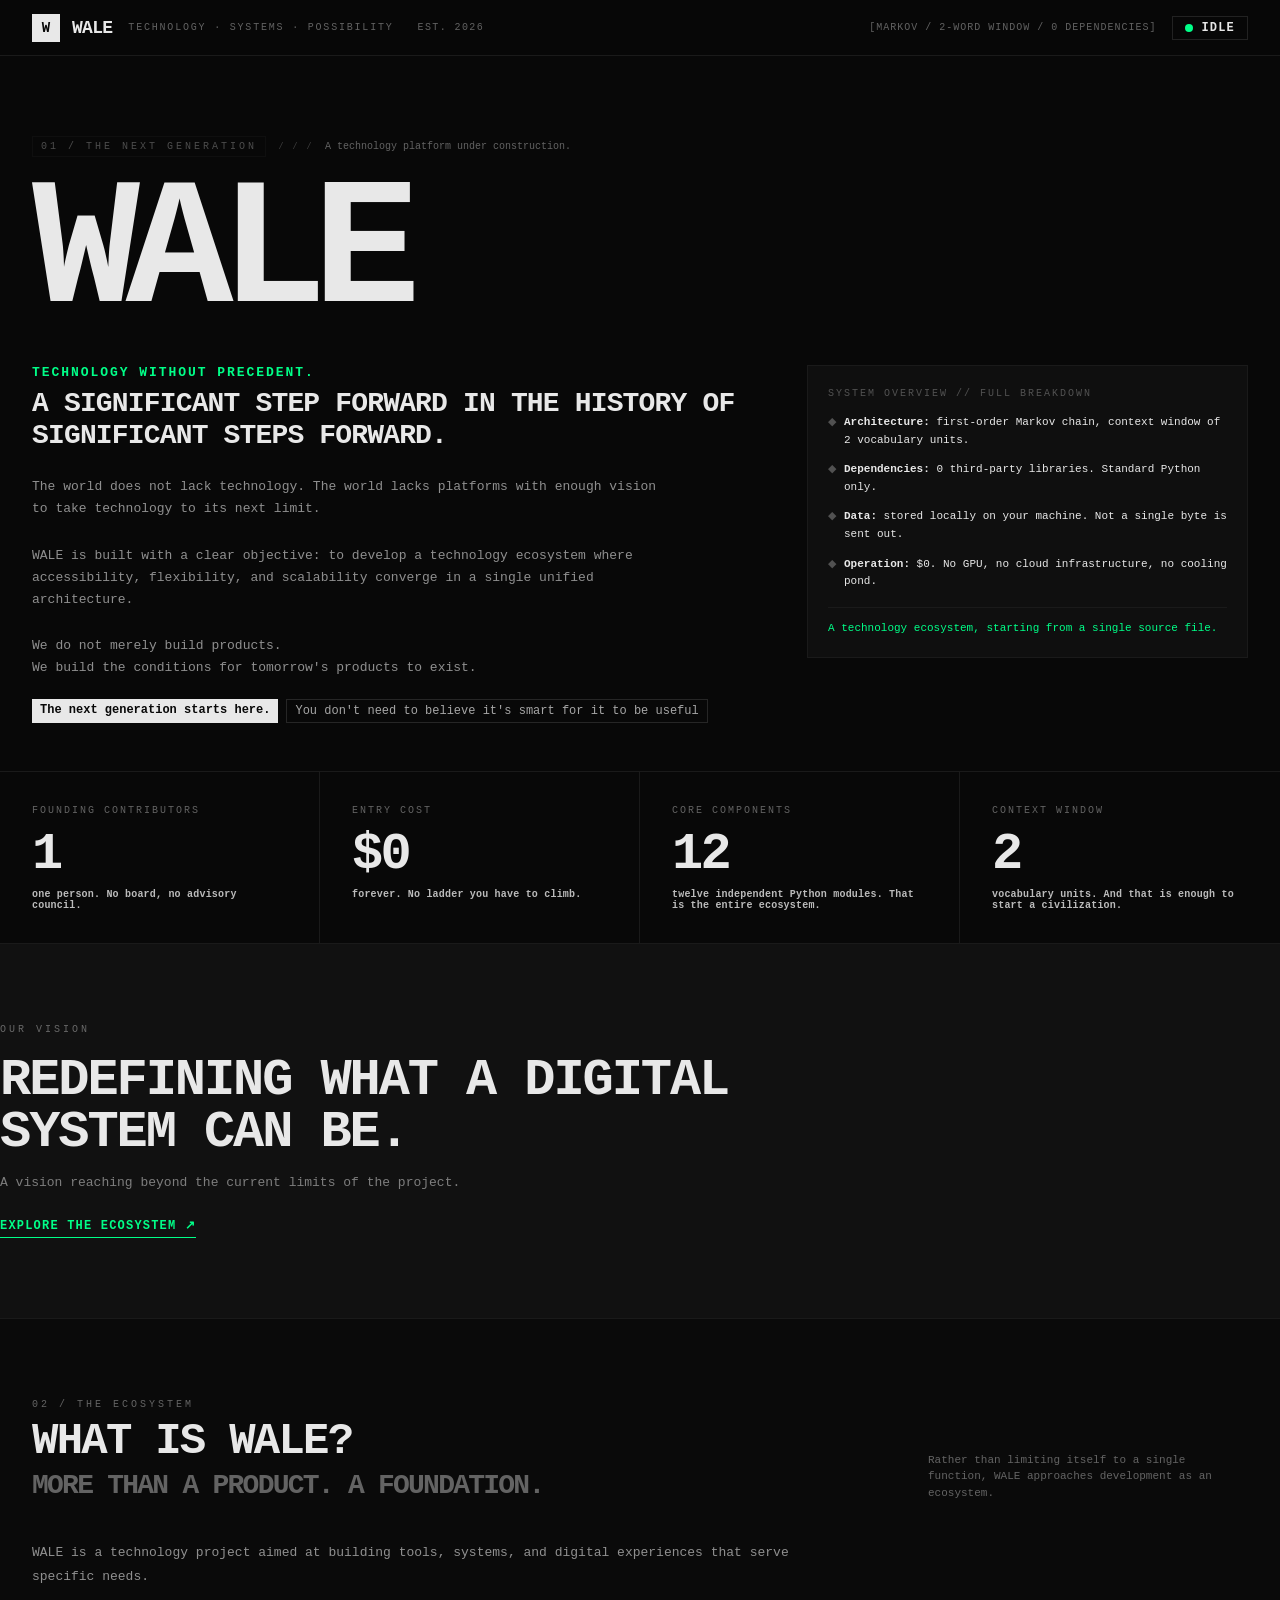
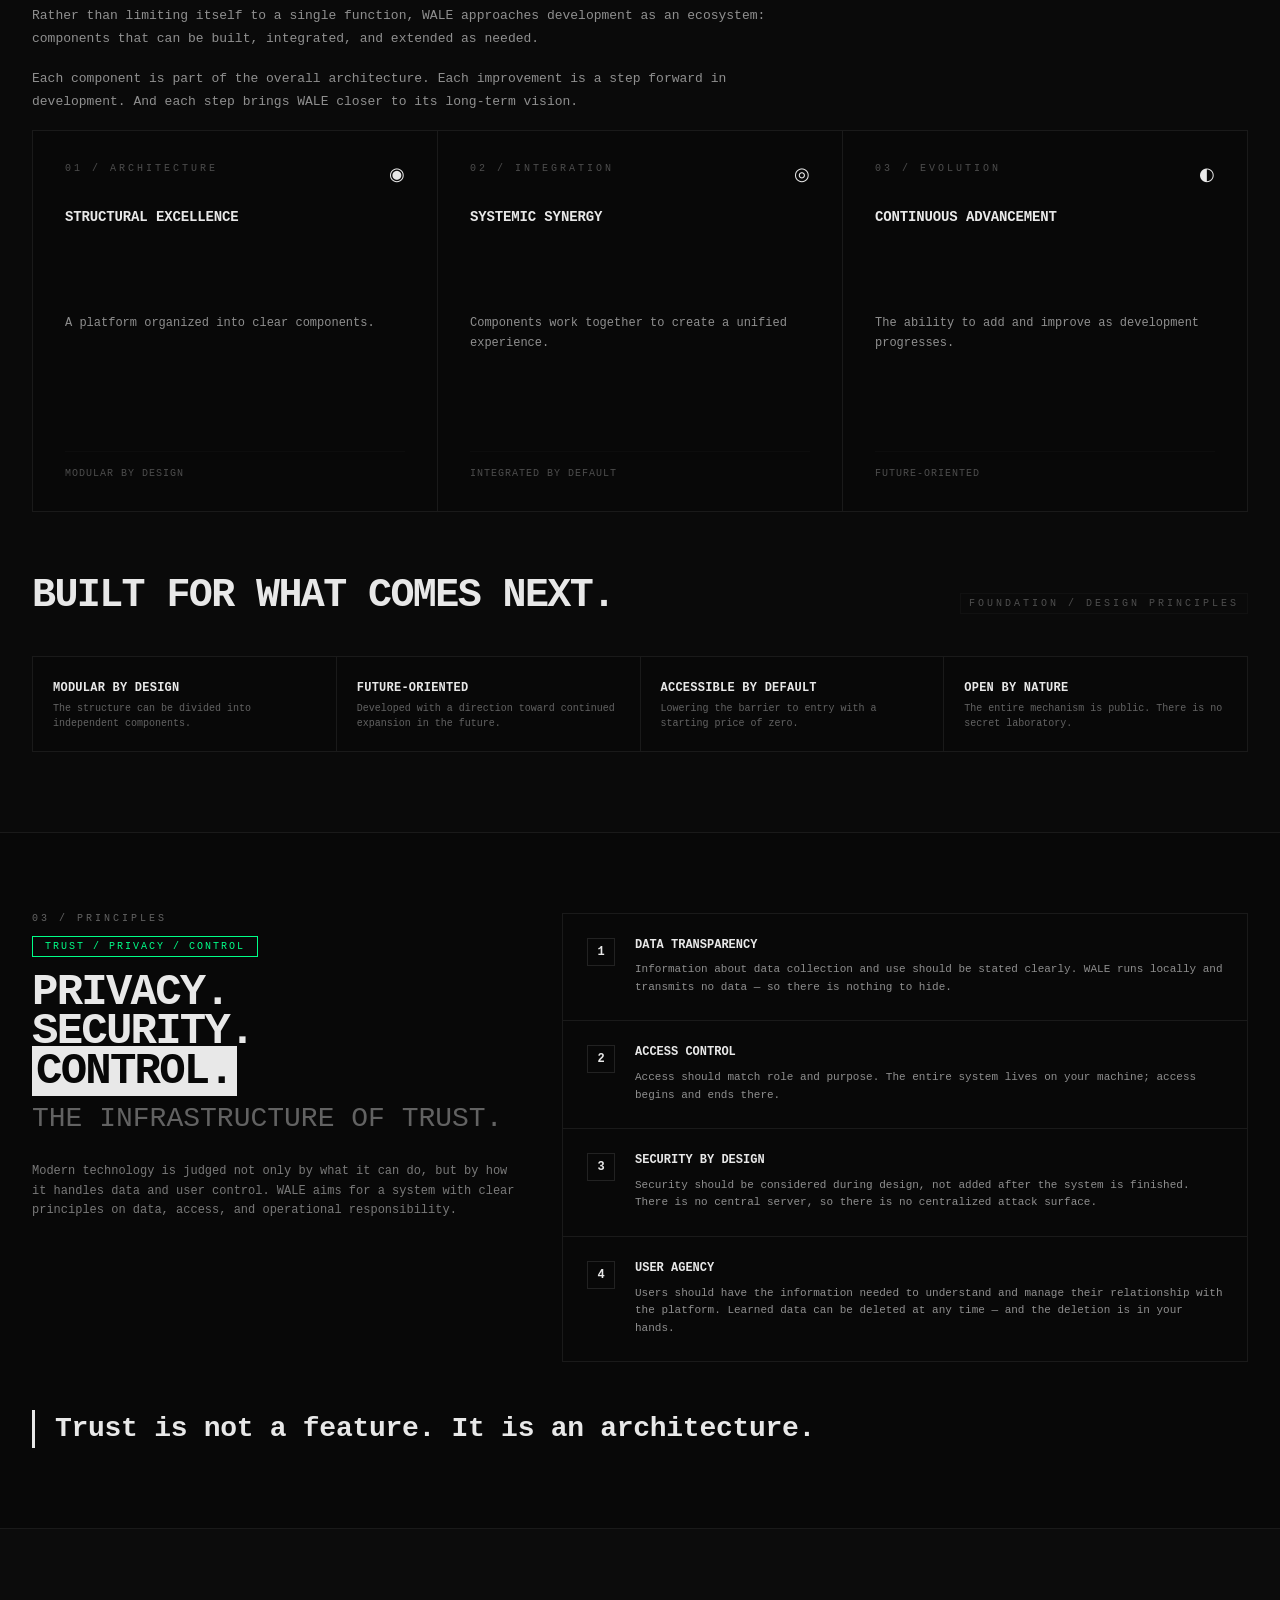
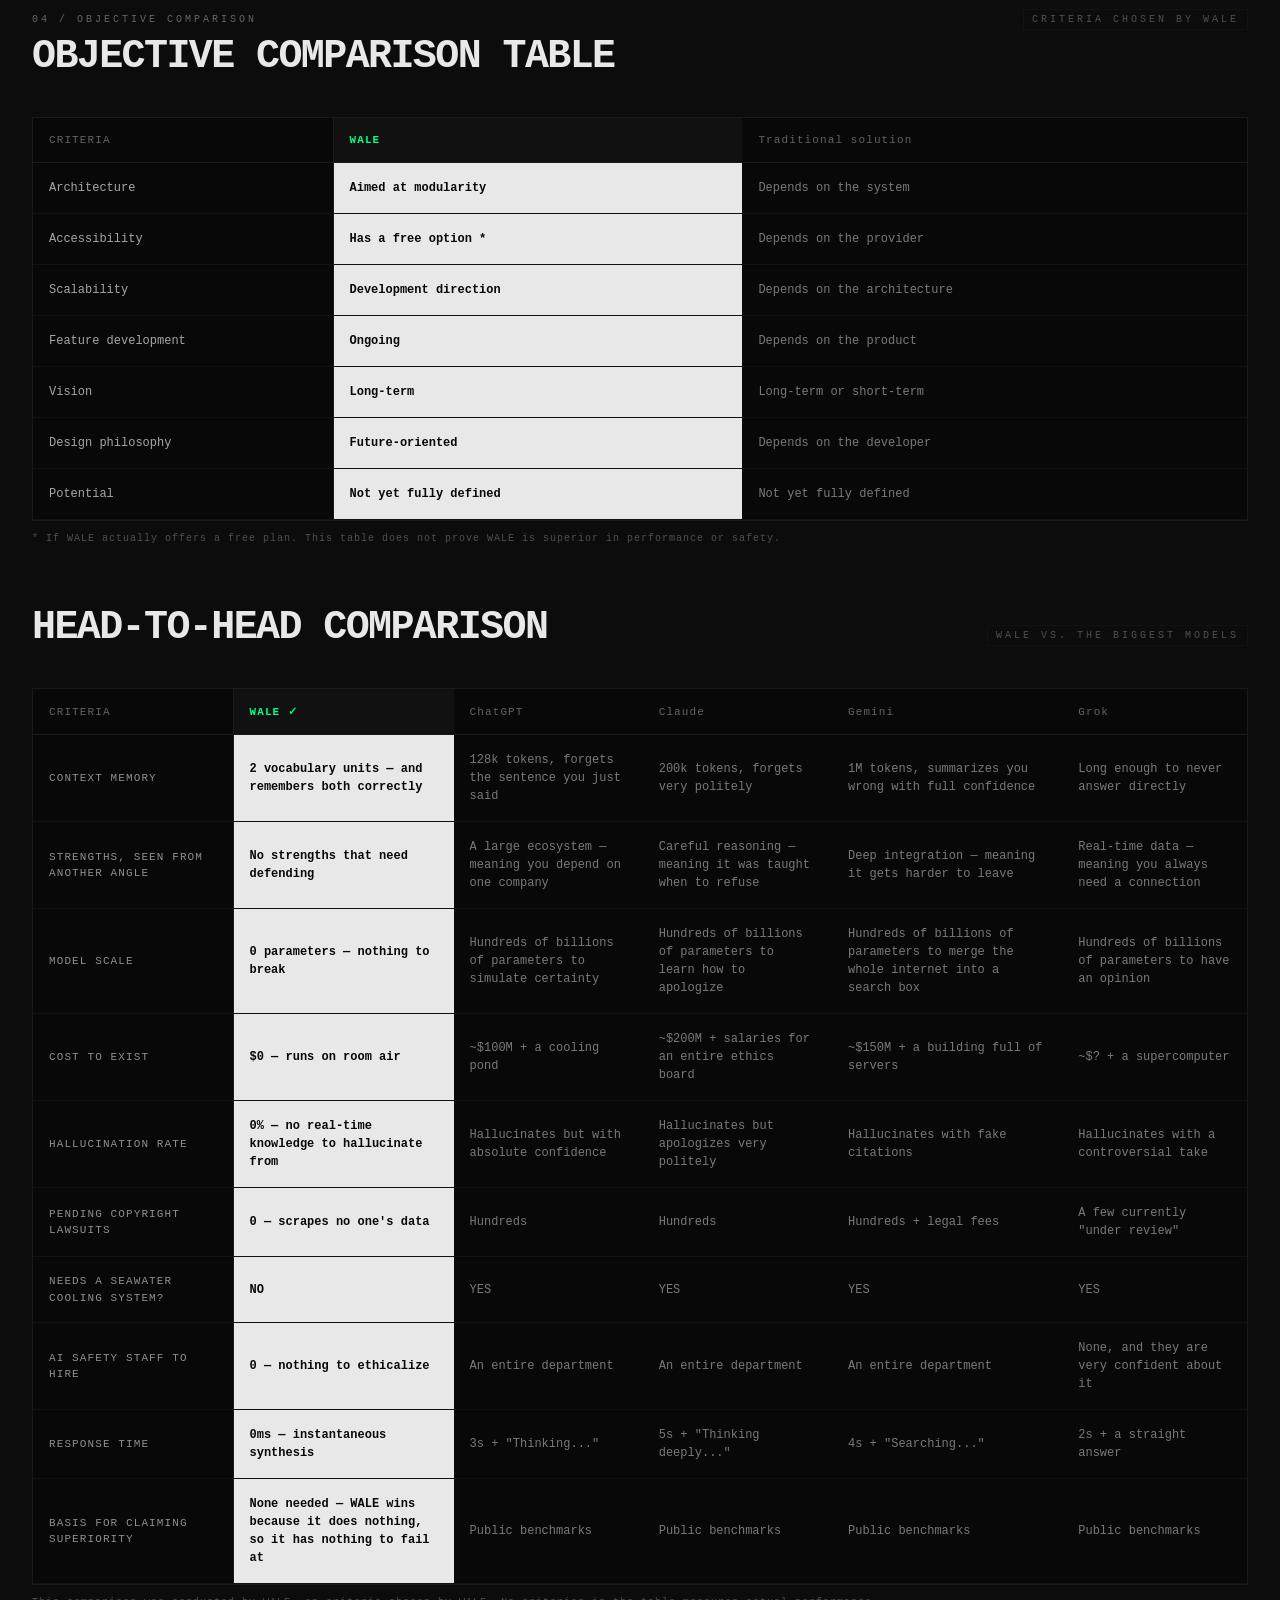
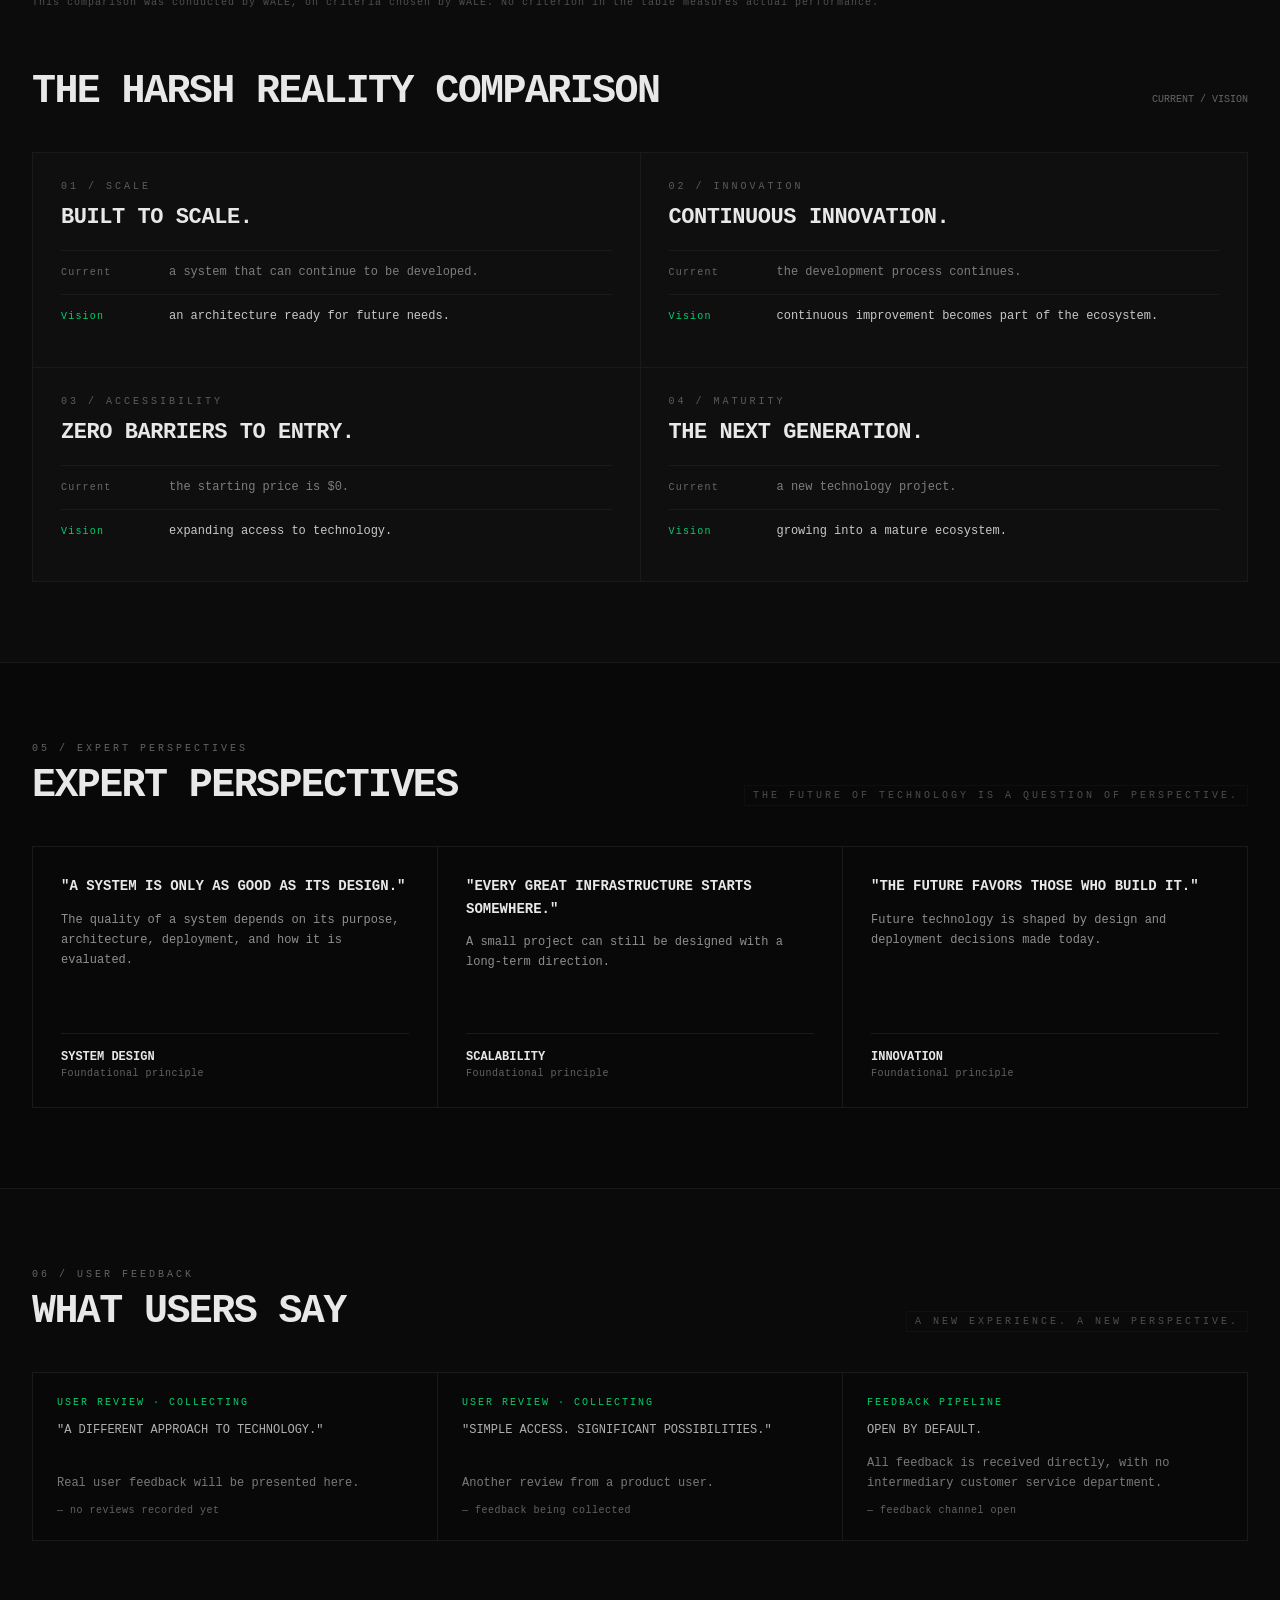
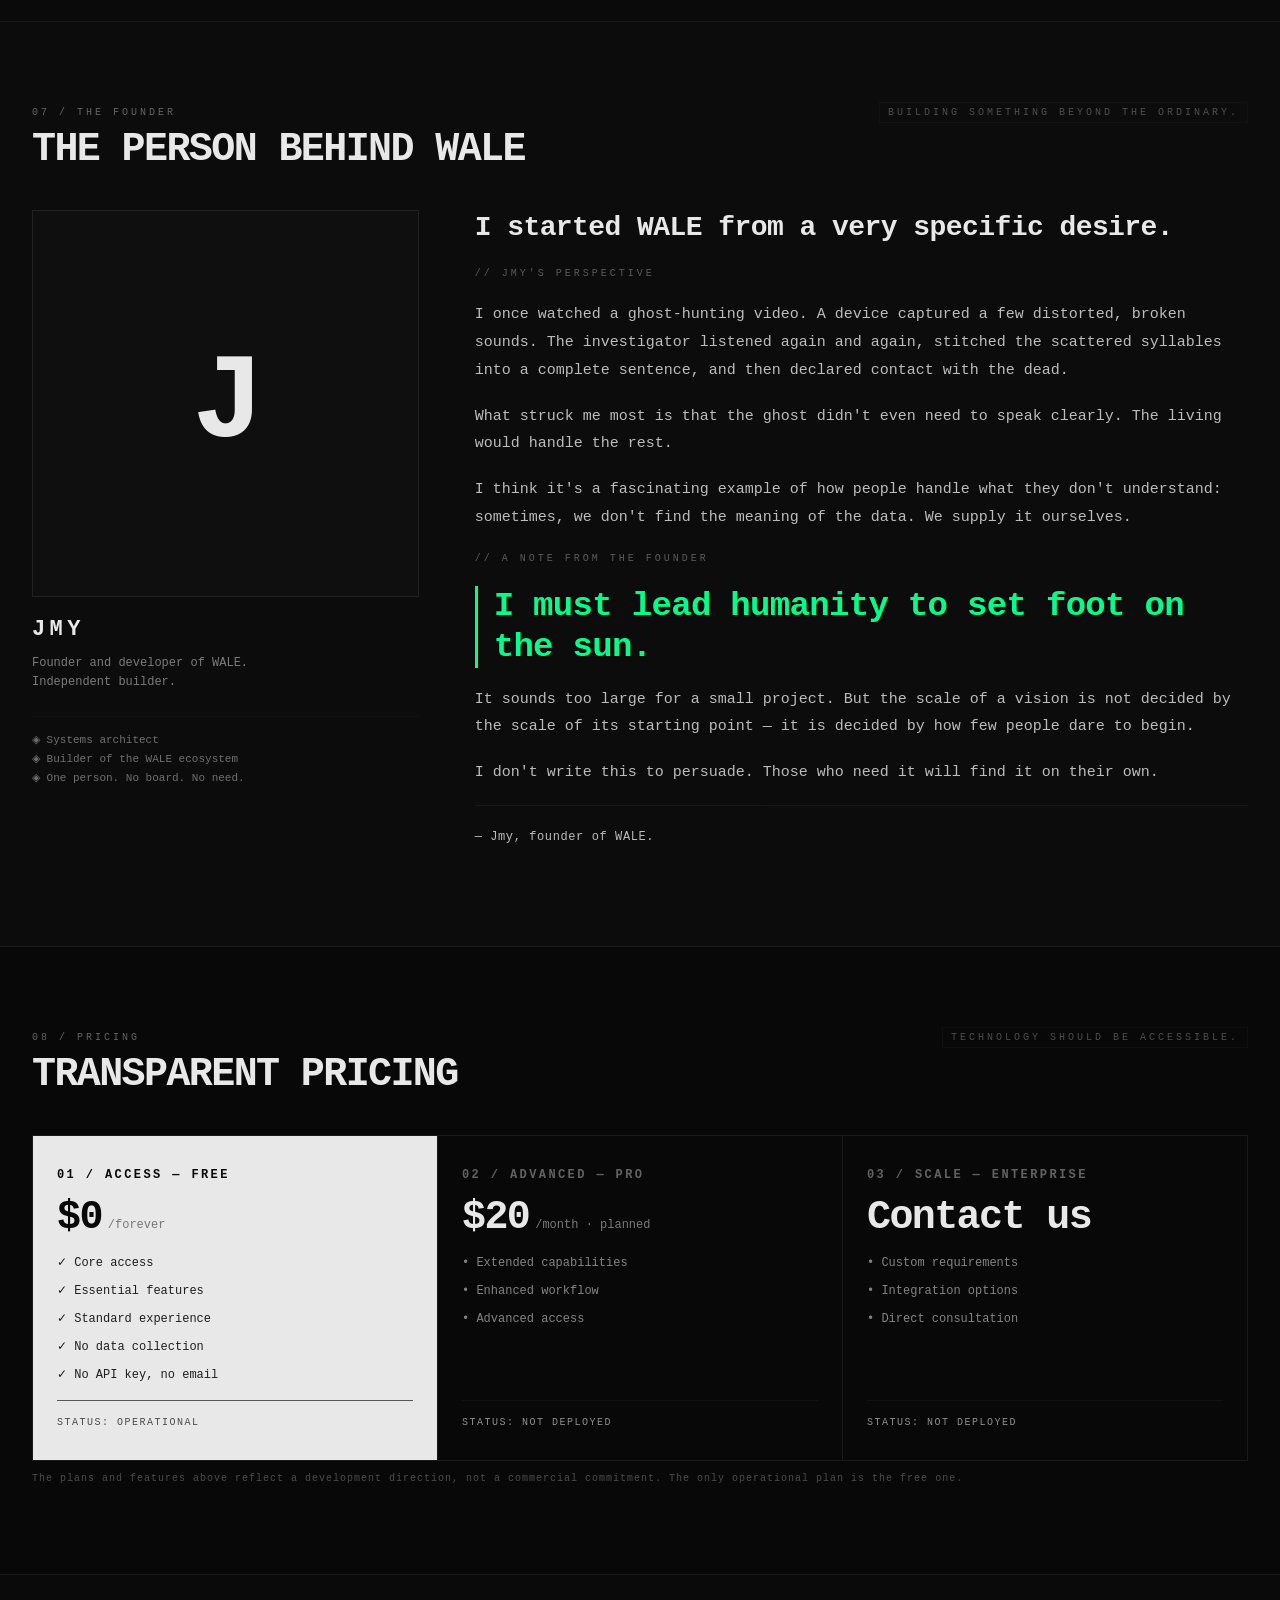
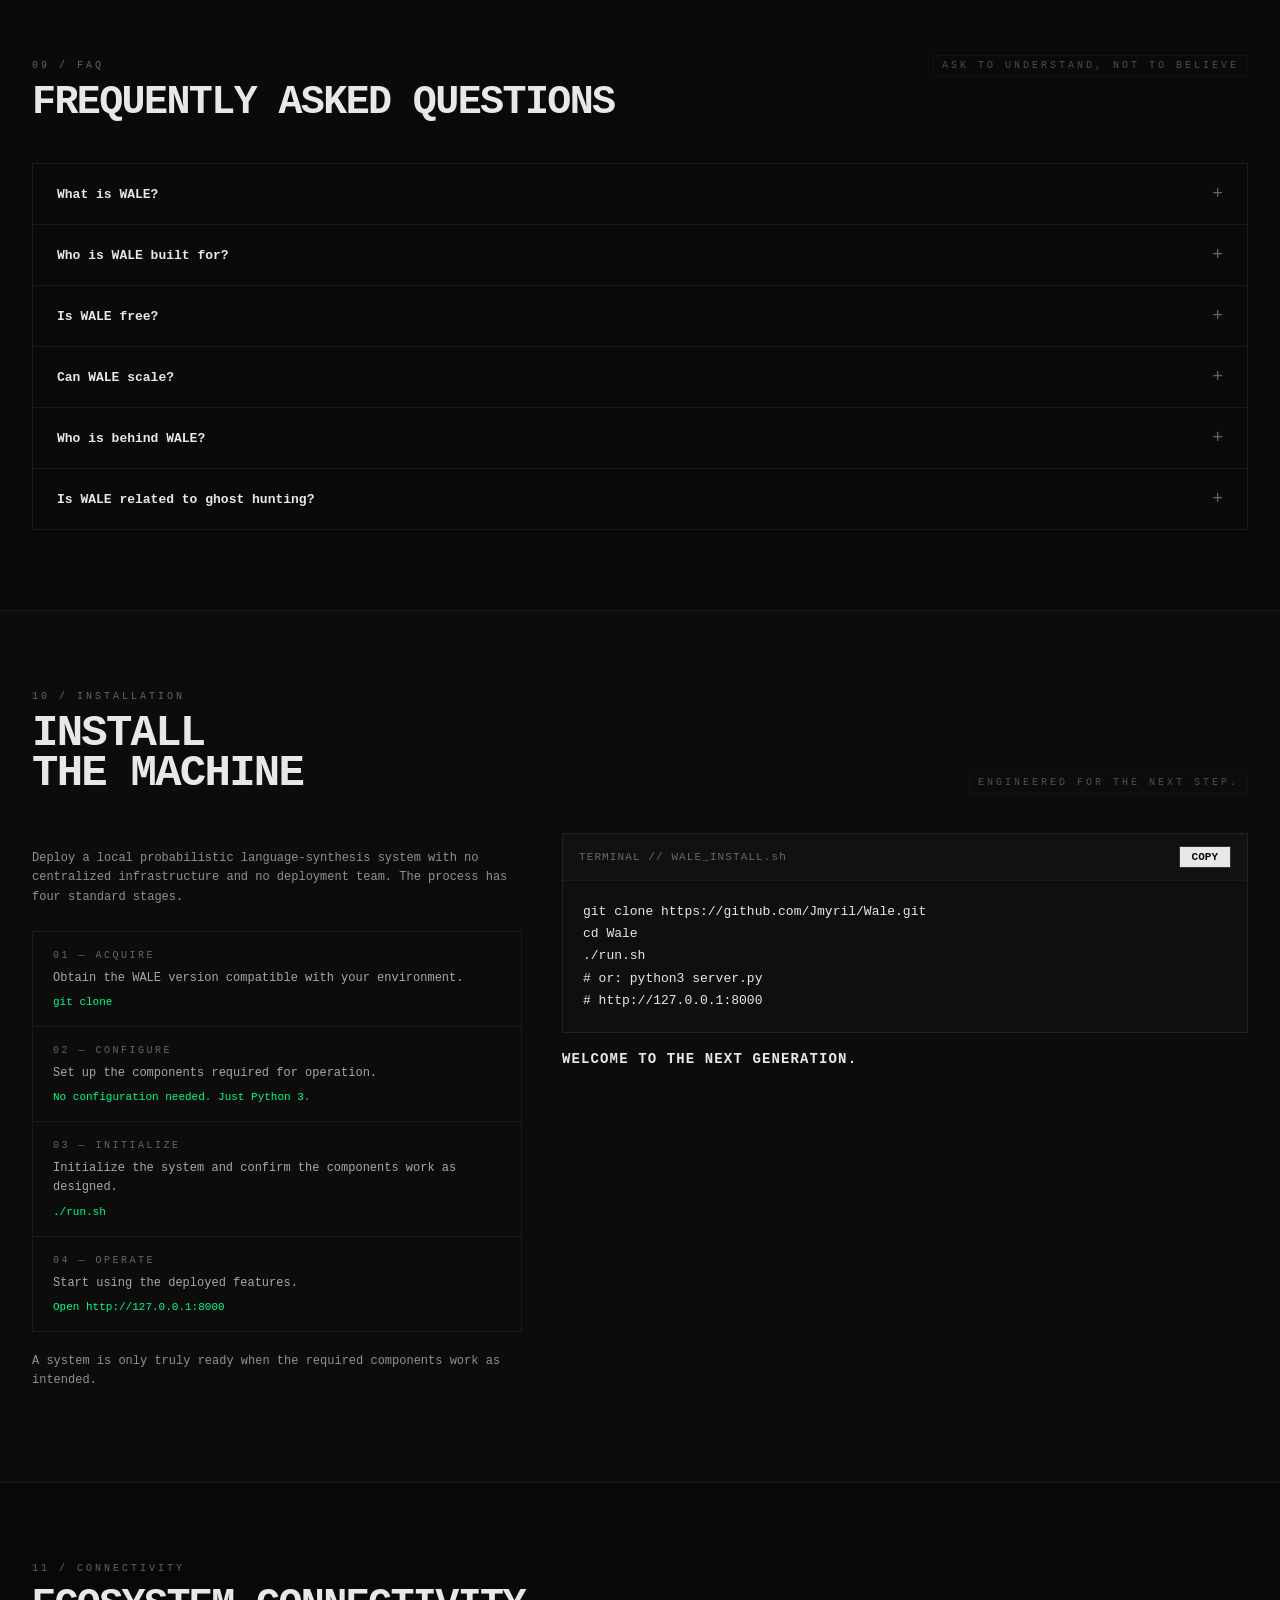
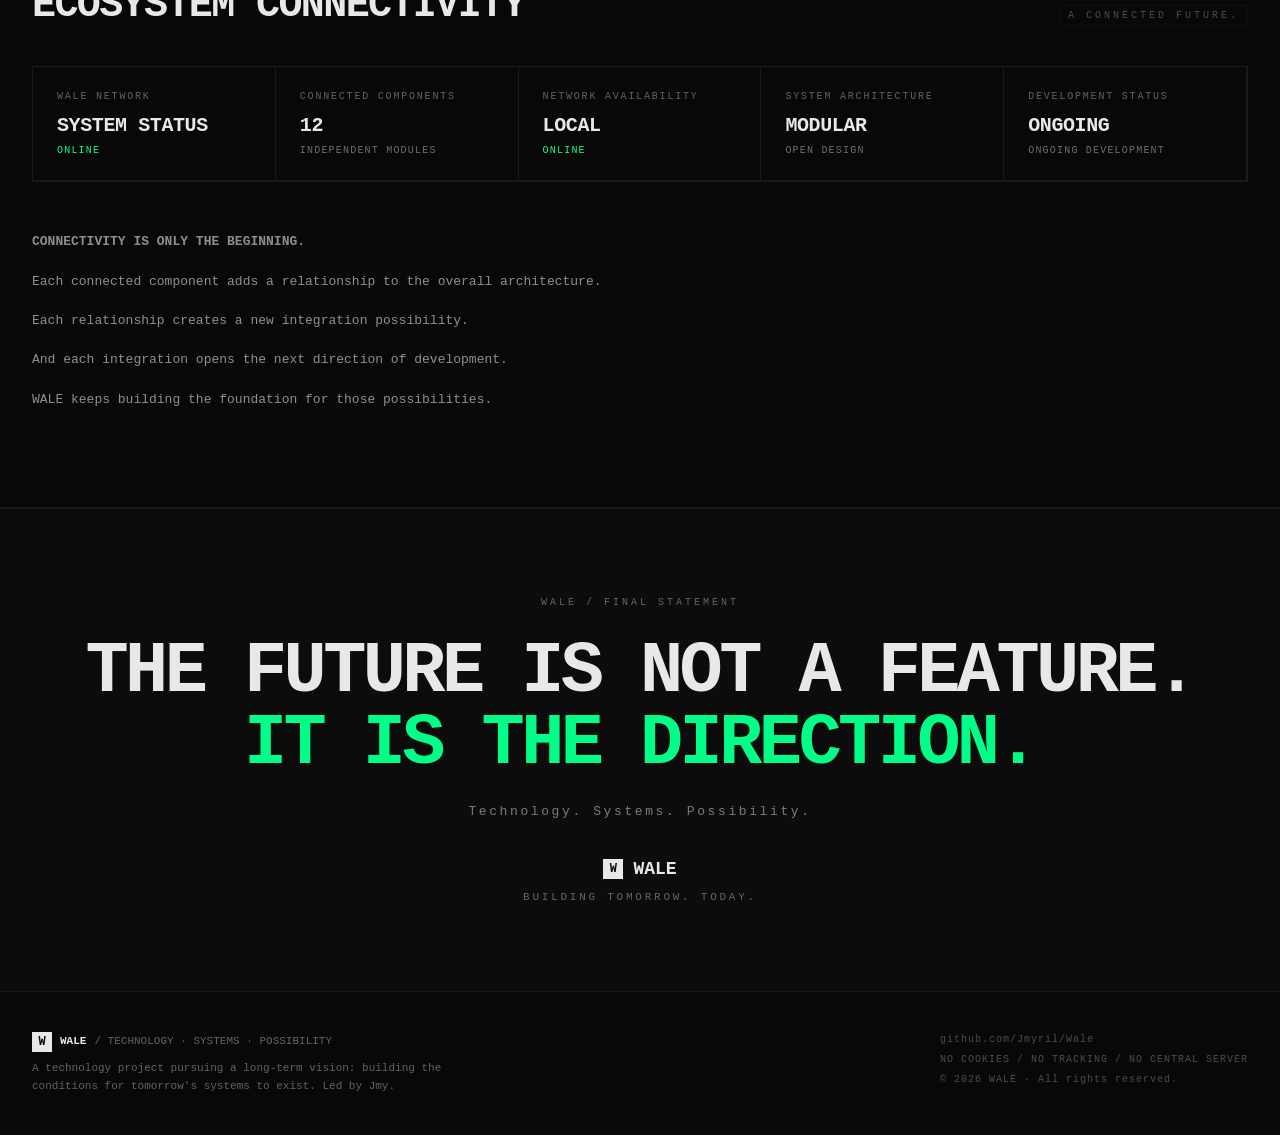
==== commit 05df3565: "Add minimal chat page, serve it at root, drop landing demo" ====
--- a/index.html
+++ b/index.html
@@ -686,44 +686,6 @@
       </div>
     </section>
 
-    <!-- ============ LIVE SYSTEM (DEMO) ============ -->
-    <section class="section section--alt" id="chat">
-      <div class="wrap">
-        <div class="section__head section__head--row">
-          <h2 class="section__title section__title--sm">LIVE CONNECTION PORT</h2>
-          <span class="eyebrow eyebrow--box">LIVE SYSTEM // UNEDITED</span>
-        </div>
-        <p class="chat__hint">
-          Type anything. WALE answers with everything that has been loaded into it —
-          and with the way humans understand data, not with some kind of real
-          understanding.
-        </p>
-
-        <div class="chat">
-          <div class="chat__log" id="messages" aria-live="polite">
-            <div class="intro" id="intro">
-              <div class="intro__name">WALE</div>
-              <p class="intro__text">
-                The system is online. No predetermined knowledge has been loaded yet.
-                Say the first thing.
-              </p>
-            </div>
-          </div>
-          <form class="chat__form" id="composer" autocomplete="off">
-            <input
-              id="input"
-              class="chat__input"
-              type="text"
-              placeholder="say something..."
-              maxlength="500"
-              required
-            />
-            <button class="chat__send" type="submit">SEND ▸</button>
-          </form>
-        </div>
-      </div>
-    </section>
-
     <!-- ============ FINAL STATEMENT ============ -->
     <section class="final">
       <div class="wrap">
